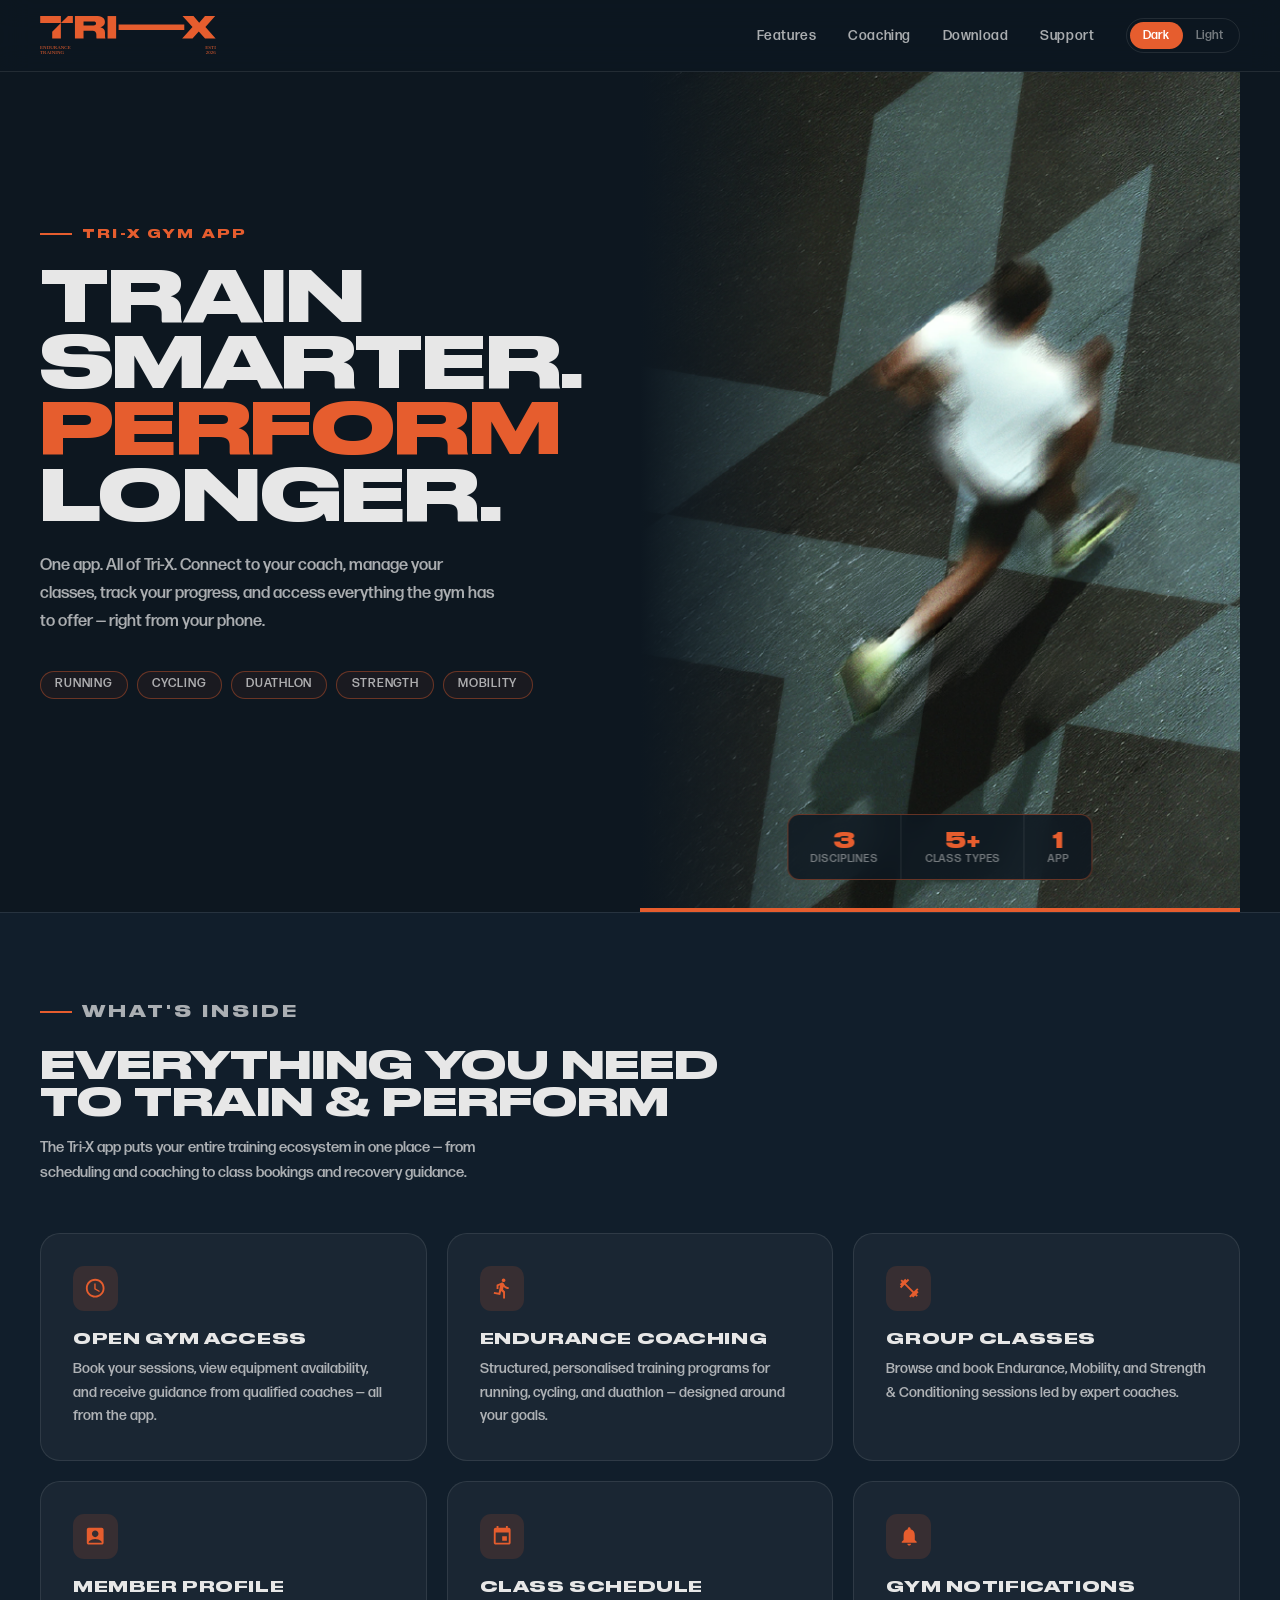
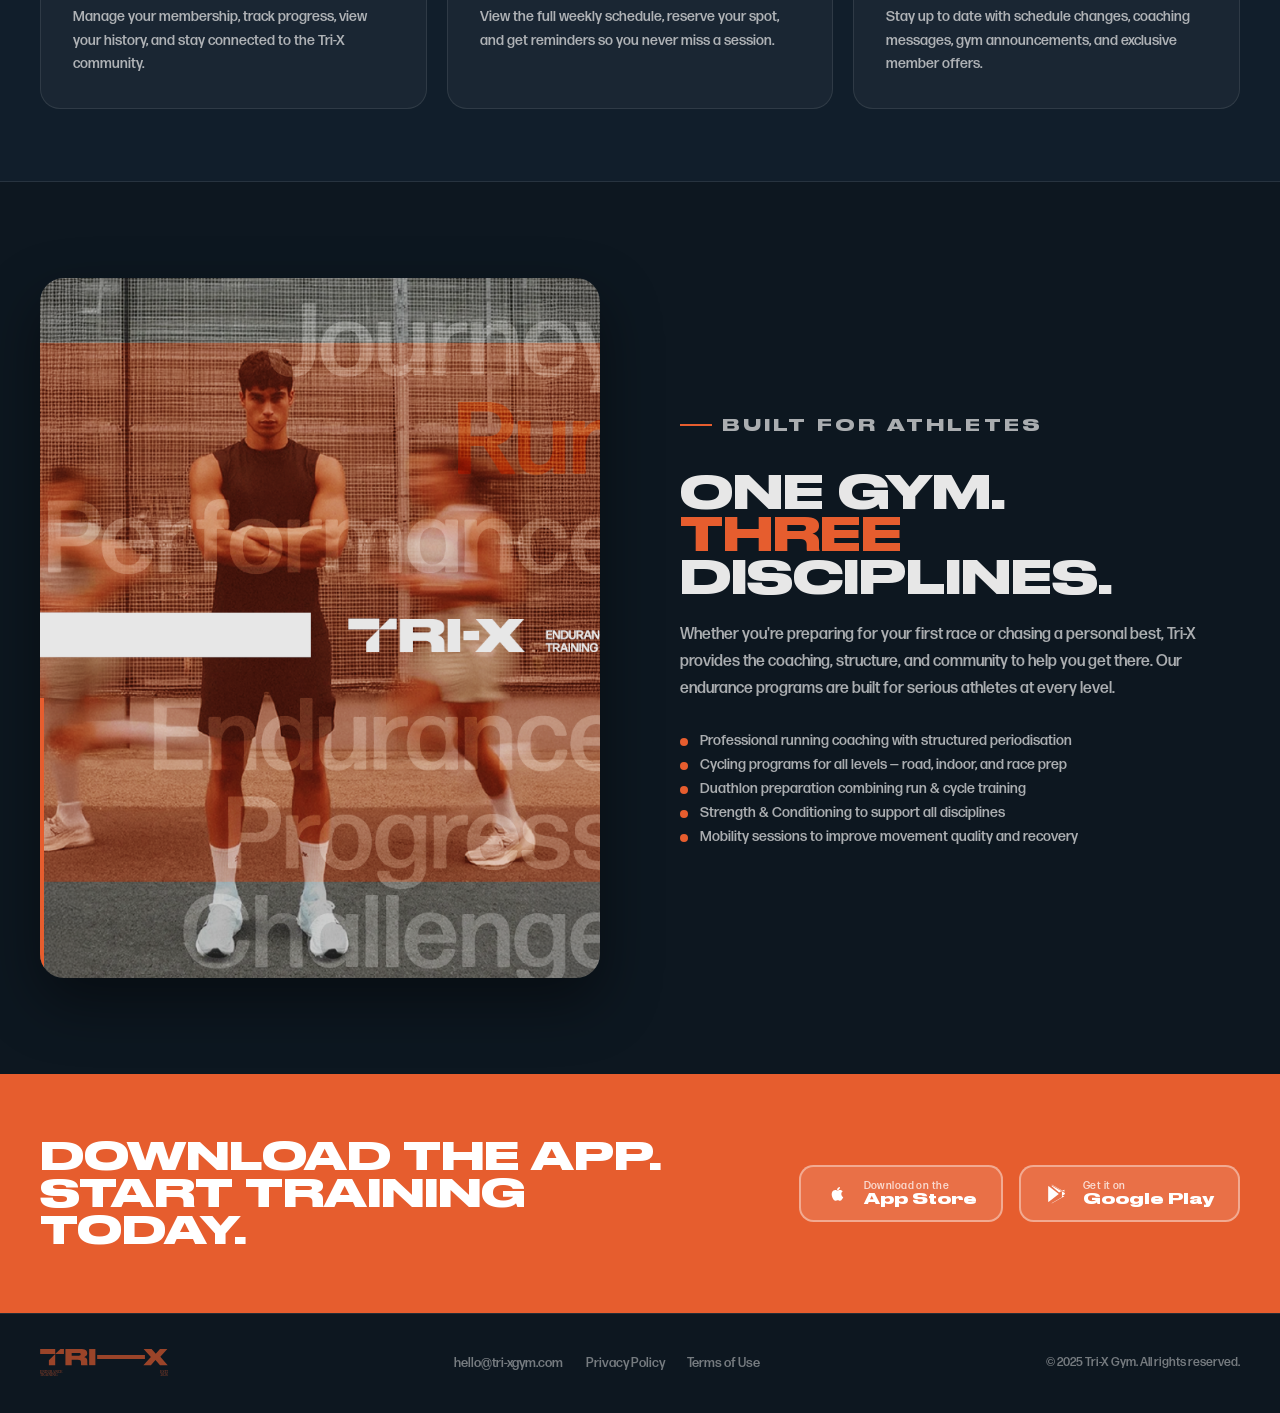
==== index.html @ 56af16cb "Initial commit — Tri-X Gym landing page Bold, premium landing page for the Tri-X Gym app store submi" ====
<!DOCTYPE html>
<html lang="en">
<head>
  <meta charset="UTF-8" />
  <meta name="viewport" content="width=device-width, initial-scale=1.0" />
  <title>Tri-X Gym — Train. Perform. Recover.</title>
  <meta name="description" content="Tri-X Gym is a modern fitness and endurance training facility offering coaching, group classes, and performance programs for all levels." />
  <link rel="preload" href="assets/fonts/DrukWideBold.ttf" as="font" type="font/ttf" crossorigin />
  <link rel="preload" href="assets/fonts/FormaDJRDeck-Medium.otf" as="font" type="font/otf" crossorigin />
  <link rel="stylesheet" href="styles.css" />
</head>
<body>

  <!-- ── HEADER ── -->
  <header class="site-header">
    <div class="wrap header-inner">
      <a href="#top" aria-label="Tri-X Gym home">
        <img class="brand-logo" src="assets/images/tri-x-logo.svg" alt="Tri-X Gym" />
      </a>
      <div class="header-right">
        <nav class="site-nav" aria-label="Primary">
          <a href="#features">Features</a>
          <a href="#performance">Coaching</a>
          <a href="#download">Download</a>
          <a href="#support">Support</a>
        </nav>
        <div class="theme-switch" aria-label="Toggle theme">
          <button class="theme-btn is-active" type="button" data-theme="dark">Dark</button>
          <button class="theme-btn" type="button" data-theme="light">Light</button>
        </div>
      </div>
    </div>
  </header>

  <main id="top">

    <!-- ── HERO ── -->
    <section class="hero wrap">
      <div class="hero-content">
        <p class="eyebrow">Tri-X Gym App</p>
        <h1>Train Smarter.<br /><em>Perform</em><br />Longer.</h1>
        <p class="hero-body">
          One app. All of Tri-X. Connect to your coach, manage your classes,
          track your progress, and access everything the gym has to offer —
          right from your phone.
        </p>

        <div class="tags">
          <span class="tag">Running</span>
          <span class="tag">Cycling</span>
          <span class="tag">Duathlon</span>
          <span class="tag">Strength</span>
          <span class="tag">Mobility</span>
        </div>

        <div class="store-row" id="download">
          <a class="store-badge-link" href="https://apps.apple.com/" target="_blank" rel="noreferrer" aria-label="Download on the App Store">
            <svg class="store-badge-svg" viewBox="0 0 156 52" xmlns="http://www.w3.org/2000/svg" role="img" aria-label="Download on the App Store">
              <rect width="156" height="52" rx="8" fill="#000"/>
              <rect x=".5" y=".5" width="155" height="51" rx="7.5" fill="none" stroke="#A6A6A6" stroke-width="1"/>
              <!-- Apple logo -->
              <path d="M33.6 26.1c0-3.8 3.1-5.6 3.2-5.7-1.7-2.5-4.4-2.9-5.4-2.9-2.3-.2-4.5 1.4-5.6 1.4-1.2 0-3-.1-3-1.4 0 0 0 0 0-.1-1.3.7-2.2 2-2.2 3.4 0 .6.1 1.1.3 1.7.7 2.2 2.8 7.5 5.9 7.4.7 0 1.2-.5 2.3-.5 1.1 0 1.5.5 2.4.5 3.1 0 5-4.9 5.7-7.1-.1 0-3.6-1.4-3.6-5.7zm-2.1-10.5c1.1-1.3 1.8-3.1 1.6-4.9-1.6.1-3.5 1.1-4.6 2.4-.9 1.1-1.8 2.9-1.6 4.6 1.8.1 3.5-.9 4.6-2.1z" fill="#fff"/>
              <!-- "Download on the" -->
              <text x="47" y="21" font-family="-apple-system,'Helvetica Neue',sans-serif" font-size="9" fill="#fff" letter-spacing=".3">Download on the</text>
              <!-- "App Store" -->
              <text x="46" y="37" font-family="-apple-system,'Helvetica Neue',sans-serif" font-size="18" font-weight="600" fill="#fff" letter-spacing="-.3">App Store</text>
            </svg>
          </a>

          <a class="store-badge-link" href="https://play.google.com/store" target="_blank" rel="noreferrer" aria-label="Get it on Google Play">
            <svg class="store-badge-svg" viewBox="0 0 168 52" xmlns="http://www.w3.org/2000/svg" role="img" aria-label="Get it on Google Play">
              <rect width="168" height="52" rx="8" fill="#000"/>
              <rect x=".5" y=".5" width="167" height="51" rx="7.5" fill="none" stroke="#A6A6A6" stroke-width="1"/>
              <!-- Play triangle (official multicolor) -->
              <path d="M20 13.5l17.5 9.5-4.2 2.3L20 13.5z" fill="#EA4335"/>
              <path d="M14 11l6 2.5v25L14 41C12.7 40.3 12 39 12 37.5v-27C12 9 12.7 8 14 11z" fill="#4285F4"/>
              <path d="M37.5 23l4.5 2.4-4.5 2.6L20 38.5l13.3-15.5 4.2 0z" fill="#FBBC04"/>
              <path d="M20 38.5l13.3-8.1 4.2 2.3-17.5 9.5V38.5z" fill="#34A853"/>
              <path d="M20 13.5v25l13.3-8.1L20 13.5z" fill="#fff" opacity=".08"/>
              <!-- "GET IT ON" -->
              <text x="51" y="21" font-family="-apple-system,'Helvetica Neue',sans-serif" font-size="9" fill="#fff" letter-spacing=".5">GET IT ON</text>
              <!-- "Google Play" -->
              <text x="50" y="37" font-family="-apple-system,'Helvetica Neue',sans-serif" font-size="18" font-weight="500" fill="#fff" letter-spacing="-.2">Google Play</text>
            </svg>
          </a>
        </div>
      </div>

      <div class="hero-image">
        <img src="assets/images/hero-runner.png" alt="Athlete training at Tri-X Gym" />
        <div class="hero-stats">
          <div class="stat">
            <span class="stat-num">3</span>
            <span class="stat-label">Disciplines</span>
          </div>
          <div class="stat">
            <span class="stat-num">5+</span>
            <span class="stat-label">Class Types</span>
          </div>
          <div class="stat">
            <span class="stat-num">1</span>
            <span class="stat-label">App</span>
          </div>
        </div>
      </div>
    </section>

    <!-- ── FEATURES ── -->
    <section class="features-band" id="features">
      <div class="wrap">
        <div class="section-header">
          <p class="eyebrow">What's Inside</p>
          <h2>Everything You Need<br />to Train & Perform</h2>
          <p>The Tri-X app puts your entire training ecosystem in one place — from scheduling and coaching to class bookings and recovery guidance.</p>
        </div>

        <div class="features-grid">
          <div class="feature-card">
            <div class="feature-icon">
              <svg viewBox="0 0 24 24" aria-hidden="true"><path d="M12 2C6.48 2 2 6.48 2 12s4.48 10 10 10 10-4.48 10-10S17.52 2 12 2zm0 18c-4.41 0-8-3.59-8-8s3.59-8 8-8 8 3.59 8 8-3.59 8-8 8zm.5-13H11v6l5.25 3.15.75-1.23-4.5-2.67V7z"/></svg>
            </div>
            <h3>Open Gym Access</h3>
            <p>Book your sessions, view equipment availability, and receive guidance from qualified coaches — all from the app.</p>
          </div>

          <div class="feature-card">
            <div class="feature-icon">
              <svg viewBox="0 0 24 24" aria-hidden="true"><path d="M13.49 5.48c1.1 0 2-.9 2-2s-.9-2-2-2-2 .9-2 2 .9 2 2 2zm-3.6 13.9l1-4.4 2.1 2v6h2v-7.5l-2.1-2 .6-3c1.3 1.5 3.3 2.5 5.5 2.5v-2c-1.9 0-3.5-1-4.3-2.4l-1-1.6c-.4-.6-1-1-1.7-1-.3 0-.5.1-.8.1l-5.2 2.2v4.7h2v-3.4l1.8-.7-1.6 8.1-4.9-1-.4 2 7 1.4z"/></svg>
            </div>
            <h3>Endurance Coaching</h3>
            <p>Structured, personalised training programs for running, cycling, and duathlon — designed around your goals.</p>
          </div>

          <div class="feature-card">
            <div class="feature-icon">
              <svg viewBox="0 0 24 24" aria-hidden="true"><path d="M20.57 14.86L22 13.43 20.57 12 17 15.57 8.43 7 12 3.43 10.57 2 9.14 3.43 7.71 2 5.57 4.14 4.14 2.71 2.71 4.14l1.43 1.43L2 7.71l1.43 1.43L2 10.57 3.43 12 7 8.43 15.57 17 12 20.57 13.43 22l1.43-1.43L16.29 22l2.14-2.14 1.43 1.43 1.43-1.43-1.43-1.43L22 16.29z"/></svg>
            </div>
            <h3>Group Classes</h3>
            <p>Browse and book Endurance, Mobility, and Strength & Conditioning sessions led by expert coaches.</p>
          </div>

          <div class="feature-card">
            <div class="feature-icon">
              <svg viewBox="0 0 24 24" aria-hidden="true"><path d="M19 3H5c-1.1 0-2 .9-2 2v14c0 1.1.9 2 2 2h14c1.1 0 2-.9 2-2V5c0-1.1-.9-2-2-2zm-7 3c1.93 0 3.5 1.57 3.5 3.5S13.93 13 12 13s-3.5-1.57-3.5-3.5S10.07 6 12 6zm7 13H5v-.23c0-.62.28-1.2.76-1.58C7.47 15.82 9.64 15 12 15s4.53.82 6.24 2.19c.48.38.76.97.76 1.58V19z"/></svg>
            </div>
            <h3>Member Profile</h3>
            <p>Manage your membership, track progress, view your history, and stay connected to the Tri-X community.</p>
          </div>

          <div class="feature-card">
            <div class="feature-icon">
              <svg viewBox="0 0 24 24" aria-hidden="true"><path d="M17 12h-5v5h5v-5zM16 1v2H8V1H6v2H5c-1.11 0-1.99.9-1.99 2L3 19c0 1.1.89 2 2 2h14c1.1 0 2-.9 2-2V5c0-1.1-.9-2-2-2h-1V1h-2zm3 18H5V8h14v11z"/></svg>
            </div>
            <h3>Class Schedule</h3>
            <p>View the full weekly schedule, reserve your spot, and get reminders so you never miss a session.</p>
          </div>

          <div class="feature-card">
            <div class="feature-icon">
              <svg viewBox="0 0 24 24" aria-hidden="true"><path d="M12 22c1.1 0 2-.9 2-2h-4c0 1.1.9 2 2 2zm6-6v-5c0-3.07-1.64-5.64-4.5-6.32V4c0-.83-.67-1.5-1.5-1.5s-1.5.67-1.5 1.5v.68C7.63 5.36 6 7.92 6 11v5l-2 2v1h16v-1l-2-2z"/></svg>
            </div>
            <h3>Gym Notifications</h3>
            <p>Stay up to date with schedule changes, coaching messages, gym announcements, and exclusive member offers.</p>
          </div>
        </div>
      </div>
    </section>

    <!-- ── PERFORMANCE ── -->
    <section id="performance">
      <div class="wrap performance">
        <div class="perf-image">
          <img src="assets/images/performance-poster.png" alt="Tri-X performance training" />
        </div>
        <div class="perf-content">
          <p class="eyebrow">Built for Athletes</p>
          <h2>One Gym.<br /><em>Three</em><br />Disciplines.</h2>
          <p>
            Whether you're preparing for your first race or chasing a personal
            best, Tri-X provides the coaching, structure, and community to help
            you get there. Our endurance programs are built for serious athletes
            at every level.
          </p>
          <ul class="discipline-list">
            <li>Professional running coaching with structured periodisation</li>
            <li>Cycling programs for all levels — road, indoor, and race prep</li>
            <li>Duathlon preparation combining run & cycle training</li>
            <li>Strength & Conditioning to support all disciplines</li>
            <li>Mobility sessions to improve movement quality and recovery</li>
          </ul>
        </div>
      </div>
    </section>

    <!-- ── CTA ── -->
    <section class="cta-banner">
      <div class="wrap cta-inner">
        <h2>Download the App.<br />Start Training Today.</h2>
        <div class="cta-store-row">
          <a class="cta-btn" href="https://apps.apple.com/" target="_blank" rel="noreferrer" aria-label="Download on the App Store">
            <svg viewBox="0 0 24 24" aria-hidden="true">
              <path d="M16.37 12.22c.02 2.1 1.84 2.8 1.86 2.81-.02.05-.29 1-.96 1.98-.59.84-1.2 1.68-2.17 1.7-.95.02-1.26-.56-2.34-.56-1.08 0-1.43.54-2.33.58-.94.03-1.66-.94-2.25-1.78-1.21-1.76-2.14-4.96-.89-7.14.62-1.08 1.74-1.76 2.95-1.78.92-.02 1.79.62 2.34.62.55 0 1.58-.77 2.66-.66.45.02 1.71.18 2.52 1.37-.07.04-1.5.87-1.49 2.86Zm-2.18-5.02c.49-.6.82-1.43.73-2.26-.71.03-1.57.47-2.08 1.06-.46.53-.86 1.37-.75 2.17.79.06 1.6-.4 2.1-.97Z"/>
            </svg>
            <span>
              <small>Download on the</small>
              <strong>App Store</strong>
            </span>
          </a>
          <a class="cta-btn" href="https://play.google.com/store" target="_blank" rel="noreferrer" aria-label="Get it on Google Play">
            <svg viewBox="0 0 24 24" aria-hidden="true">
              <path d="M3.5 3.9c-.19.2-.3.5-.3.91v14.37c0 .41.11.71.3.91L13.79 12 3.5 3.9Z"/>
              <path d="M16.94 15.15 6.44 21.2c.31.11.68.09 1.08-.13l11.9-6.77-2.48-1.15Z"/>
              <path d="M19.42 9.7 7.52 2.93c-.4-.22-.77-.24-1.08-.13l10.5 6.06 2.48-1.16Z"/>
              <path d="M16.94 8.86 14.1 10.5 6.44 3.9c.31-.11.68-.09 1.08.13L19.42 10.8c.78.45.78 1.18 0 1.63l-2.48 1.41Z"/>
            </svg>
            <span>
              <small>Get it on</small>
              <strong>Google Play</strong>
            </span>
          </a>
        </div>
      </div>
    </section>

  </main>

  <!-- ── FOOTER ── -->
  <footer class="site-footer" id="support">
    <div class="wrap footer-inner">
      <img class="footer-logo" src="assets/images/tri-x-logo.svg" alt="Tri-X Gym" />
      <nav class="footer-links" aria-label="Footer">
        <a href="mailto:hello@tri-xgym.com">hello@tri-xgym.com</a>
        <a href="privacy.html">Privacy Policy</a>
        <a href="terms.html">Terms of Use</a>
      </nav>
      <p class="footer-copy">&copy; 2025 Tri-X Gym. All rights reserved.</p>
    </div>
  </footer>

  <script>
    const root = document.documentElement;
    const btns = document.querySelectorAll("[data-theme]");
    const stored = localStorage.getItem("trix-theme");
    const initial = stored || "dark";

    function setTheme(t) {
      root.setAttribute("data-theme", t);
      btns.forEach(b => b.classList.toggle("is-active", b.dataset.theme === t));
      localStorage.setItem("trix-theme", t);
    }

    setTheme(initial);
    btns.forEach(b => b.addEventListener("click", () => setTheme(b.dataset.theme)));
  </script>

</body>
</html>
---- styles.css ----
/* ── Fonts ─────────────────────────────────────────── */
@font-face {
  font-family: "Druk Wide";
  src: url("assets/fonts/DrukWideBold.ttf") format("truetype");
  font-weight: 700;
  font-style: normal;
}

@font-face {
  font-family: "Forma DJR";
  src: url("assets/fonts/FormaDJRDeck-Medium.otf") format("opentype");
  font-weight: 500;
  font-style: normal;
}

/* ── Tokens ────────────────────────────────────────── */
:root {
  --charcoal:     #1d1d1d;
  --off-white:    #e7e7e7;
  --orange:       #e65d2e;
  --navy:         #1c324b;
  --gray:         #808080;
  --container:    1200px;

  /* dark theme (default) */
  --bg:           #0d1720;
  --bg-alt:       #111e2b;
  --text:         #e7e7e7;
  --text-soft:    rgba(231,231,231,.72);
  --text-muted:   rgba(231,231,231,.48);
  --border:       rgba(231,231,231,.10);
  --border-strong:rgba(230,93,46,.40);
  --card-bg:      rgba(255,255,255,.04);
  --card-hover:   rgba(230,93,46,.08);
  --overlay:      rgba(13,23,32,.85);
  --shadow-lg:    0 24px 60px rgba(0,0,0,.45);
  --shadow-sm:    0 6px 20px rgba(0,0,0,.30);
}

:root[data-theme="light"] {
  --bg:           #f4f1eb;
  --bg-alt:       #eae6dd;
  --text:         #1c324b;
  --text-soft:    rgba(28,50,75,.76);
  --text-muted:   rgba(28,50,75,.52);
  --border:       rgba(28,50,75,.12);
  --border-strong:rgba(230,93,46,.40);
  --card-bg:      rgba(255,255,255,.70);
  --card-hover:   rgba(230,93,46,.06);
  --overlay:      rgba(244,241,235,.88);
  --shadow-lg:    0 24px 60px rgba(28,50,75,.14);
  --shadow-sm:    0 6px 20px rgba(28,50,75,.10);
}

/* ── Reset ─────────────────────────────────────────── */
*, *::before, *::after { box-sizing: border-box; margin: 0; padding: 0; }
html { scroll-behavior: smooth; -webkit-font-smoothing: antialiased; }

body {
  font-family: "Forma DJR", "Segoe UI", sans-serif;
  background-color: var(--bg);
  color: var(--text);
  line-height: 1;
  overflow-x: hidden;
}

img { display: block; max-width: 100%; }
a   { color: inherit; text-decoration: none; }

/* ── Layout helpers ────────────────────────────────── */
.wrap {
  width: min(calc(100% - 2.5rem), var(--container));
  margin-inline: auto;
}

/* ── HEADER ────────────────────────────────────────── */
.site-header {
  position: sticky;
  top: 0;
  z-index: 100;
  background: rgba(13,23,32,.88);
  backdrop-filter: blur(14px);
  -webkit-backdrop-filter: blur(14px);
  border-bottom: 1px solid var(--border);
}

:root[data-theme="light"] .site-header {
  background: rgba(244,241,235,.88);
}

.header-inner {
  display: flex;
  align-items: center;
  justify-content: space-between;
  padding-block: 1rem;
}

.brand-logo {
  display: block;
  width: min(11rem, 38vw);
  height: auto;
}

.header-right {
  display: flex;
  align-items: center;
  gap: 2rem;
}

.site-nav {
  display: flex;
  gap: 2rem;
}

.site-nav a {
  font-size: .875rem;
  letter-spacing: .04em;
  color: var(--text-soft);
  transition: color 150ms;
}

.site-nav a:hover { color: var(--orange); }

.theme-switch {
  display: inline-flex;
  padding: .2rem;
  border: 1px solid var(--border);
  border-radius: 999px;
}

.theme-btn {
  border: 0;
  background: transparent;
  color: var(--text-muted);
  font-family: inherit;
  font-size: .78rem;
  padding: .38rem .82rem;
  border-radius: 999px;
  cursor: pointer;
  transition: background 150ms, color 150ms;
}

.theme-btn.is-active {
  background: var(--orange);
  color: #fff;
}

/* ── HERO ──────────────────────────────────────────── */
.hero {
  position: relative;
  min-height: calc(100svh - 60px);
  display: grid;
  grid-template-columns: 1fr 1fr;
  align-items: stretch;
  overflow: hidden;
}

/* left content column */
.hero-content {
  display: flex;
  flex-direction: column;
  justify-content: center;
  padding: 5rem 3rem 5rem 0;
  position: relative;
  z-index: 2;
}

.eyebrow {
  display: inline-flex;
  align-items: center;
  gap: .6rem;
  font-size: .72rem;
  font-family: "Druk Wide", Impact, sans-serif;
  letter-spacing: .2em;
  text-transform: uppercase;
  color: var(--orange);
  margin-bottom: 1.4rem;
}

.eyebrow::before {
  content: "";
  display: block;
  width: 2rem;
  height: 2px;
  background: var(--orange);
  flex-shrink: 0;
}

h1 {
  font-family: "Druk Wide", Impact, sans-serif;
  font-size: clamp(2.8rem, 5.5vw, 5.2rem);
  line-height: .94;
  text-transform: uppercase;
  letter-spacing: -.01em;
  color: var(--text);
  margin-bottom: 1.6rem;
}

h1 em {
  font-style: normal;
  color: var(--orange);
}

.hero-body {
  font-size: 1.05rem;
  line-height: 1.65;
  color: var(--text-soft);
  max-width: 46ch;
  margin-bottom: 2.2rem;
}

/* discipline tags */
.tags {
  display: flex;
  flex-wrap: wrap;
  gap: .55rem;
  margin-bottom: 2.6rem;
}

.tag {
  padding: .42rem .9rem;
  border: 1px solid var(--border-strong);
  border-radius: 999px;
  font-size: .78rem;
  letter-spacing: .06em;
  text-transform: uppercase;
  color: var(--text-soft);
  background: rgba(230,93,46,.06);
}

/* store buttons */
.store-row {
  display: flex;
  gap: 1rem;
  flex-wrap: wrap;
}

.store-btn {
  display: inline-flex;
  align-items: center;
  gap: .9rem;
  padding: .9rem 1.4rem;
  border-radius: .9rem;
  border: 1px solid var(--border-strong);
  background: var(--card-bg);
  transition: background 200ms, border-color 200ms, transform 200ms;
  min-width: 11rem;
}

.store-btn:hover {
  background: rgba(230,93,46,.14);
  border-color: var(--orange);
  transform: translateY(-2px);
}

.store-btn svg {
  width: 1.5rem;
  height: 1.5rem;
  fill: var(--text);
  flex-shrink: 0;
}

.store-btn-text small {
  display: block;
  font-size: .67rem;
  color: var(--text-muted);
  letter-spacing: .04em;
  margin-bottom: .1rem;
}

.store-btn-text strong {
  display: block;
  font-family: "Druk Wide", Impact, sans-serif;
  font-size: .92rem;
  letter-spacing: .02em;
}

/* right image column */
.hero-image {
  position: relative;
  overflow: hidden;
}

.hero-image img {
  position: absolute;
  inset: 0;
  width: 100%;
  height: 100%;
  object-fit: cover;
  object-position: center top;
}

/* overlay gradient fading left edge of image into bg */
.hero-image::before {
  content: "";
  position: absolute;
  inset: 0;
  z-index: 1;
  background: linear-gradient(90deg, var(--bg) 0%, transparent 30%);
}

/* orange accent stripe */
.hero-image::after {
  content: "";
  position: absolute;
  bottom: 0;
  left: 0;
  right: 0;
  height: 4px;
  background: var(--orange);
  z-index: 2;
}

/* stat strip overlaid on image */
.hero-stats {
  position: absolute;
  bottom: 2rem;
  left: 50%;
  transform: translateX(-50%);
  z-index: 3;
  display: flex;
  gap: 1px;
  border-radius: .75rem;
  overflow: hidden;
  border: 1px solid var(--border-strong);
  backdrop-filter: blur(14px);
  -webkit-backdrop-filter: blur(14px);
  background: var(--overlay);
  white-space: nowrap;
}

.stat {
  padding: .9rem 1.4rem;
  text-align: center;
  border-right: 1px solid var(--border);
}

.stat:last-child { border-right: 0; }

.stat-num {
  font-family: "Druk Wide", Impact, sans-serif;
  font-size: 1.3rem;
  color: var(--orange);
  display: block;
}

.stat-label {
  font-size: .68rem;
  letter-spacing: .08em;
  text-transform: uppercase;
  color: var(--text-muted);
  display: block;
  margin-top: .2rem;
}

/* ── FEATURES BAND ─────────────────────────────────── */
.features-band {
  background: var(--bg-alt);
  border-top: 1px solid var(--border);
  border-bottom: 1px solid var(--border);
  padding-block: 4.5rem;
}

.section-header {
  margin-bottom: 3rem;
}

.section-header h2 {
  font-family: "Druk Wide", Impact, sans-serif;
  font-size: clamp(1.8rem, 3vw, 3rem);
  line-height: .96;
  text-transform: uppercase;
  color: var(--text);
}

.section-header p {
  margin-top: .9rem;
  font-size: .95rem;
  line-height: 1.65;
  color: var(--text-soft);
  max-width: 52ch;
}

.features-grid {
  display: grid;
  grid-template-columns: repeat(3, 1fr);
  gap: 1.25rem;
}

.feature-card {
  padding: 2rem;
  border: 1px solid var(--border);
  border-radius: 1.25rem;
  background: var(--card-bg);
  transition: border-color 200ms, background 200ms;
}

.feature-card:hover {
  border-color: var(--border-strong);
  background: var(--card-hover);
}

.feature-icon {
  width: 2.8rem;
  height: 2.8rem;
  border-radius: .7rem;
  background: rgba(230,93,46,.14);
  display: flex;
  align-items: center;
  justify-content: center;
  margin-bottom: 1.3rem;
}

.feature-icon svg {
  width: 1.4rem;
  height: 1.4rem;
  fill: var(--orange);
}

.feature-card h3 {
  font-family: "Druk Wide", Impact, sans-serif;
  font-size: .92rem;
  text-transform: uppercase;
  letter-spacing: .04em;
  color: var(--text);
  margin-bottom: .65rem;
}

.feature-card p {
  font-size: .9rem;
  line-height: 1.65;
  color: var(--text-soft);
}

/* ── PERFORMANCE SECTION ───────────────────────────── */
.performance {
  padding-block: 6rem;
  display: grid;
  grid-template-columns: 1fr 1fr;
  gap: 5rem;
  align-items: center;
}

.perf-image {
  border-radius: 1.5rem;
  overflow: hidden;
  aspect-ratio: 4/5;
  position: relative;
  box-shadow: var(--shadow-lg);
}

.perf-image img {
  width: 100%;
  height: 100%;
  object-fit: cover;
}

/* orange corner accent */
.perf-image::after {
  content: "";
  position: absolute;
  bottom: 0;
  left: 0;
  width: 4px;
  height: 40%;
  background: var(--orange);
  border-radius: 0 0 0 1.5rem;
}

.perf-content h2 {
  font-family: "Druk Wide", Impact, sans-serif;
  font-size: clamp(2rem, 3.5vw, 3.4rem);
  line-height: .95;
  text-transform: uppercase;
  margin-bottom: 1.4rem;
}

.perf-content h2 em {
  font-style: normal;
  color: var(--orange);
}

.perf-content p {
  font-size: 1rem;
  line-height: 1.7;
  color: var(--text-soft);
  margin-bottom: 2rem;
}

.discipline-list {
  list-style: none;
  display: flex;
  flex-direction: column;
  gap: .6rem;
}

.discipline-list li {
  display: flex;
  align-items: center;
  gap: .75rem;
  font-size: .9rem;
  color: var(--text-soft);
}

.discipline-list li::before {
  content: "";
  display: block;
  width: .5rem;
  height: .5rem;
  border-radius: 50%;
  background: var(--orange);
  flex-shrink: 0;
}

/* ── CTA BANNER ────────────────────────────────────── */
.cta-banner {
  background: var(--orange);
  padding-block: 4rem;
}

.cta-inner {
  display: flex;
  align-items: center;
  justify-content: space-between;
  gap: 2rem;
  flex-wrap: wrap;
}

.cta-banner h2 {
  font-family: "Druk Wide", Impact, sans-serif;
  font-size: clamp(1.8rem, 3vw, 3rem);
  line-height: .96;
  text-transform: uppercase;
  color: #fff;
  max-width: 16ch;
}

.cta-store-row {
  display: flex;
  gap: 1rem;
  flex-wrap: wrap;
}

.cta-btn {
  display: inline-flex;
  align-items: center;
  gap: .9rem;
  padding: .9rem 1.5rem;
  border-radius: .9rem;
  border: 2px solid rgba(255,255,255,.40);
  background: rgba(255,255,255,.12);
  transition: background 200ms, border-color 200ms;
  color: #fff;
  min-width: 11rem;
}

.cta-btn:hover {
  background: rgba(255,255,255,.22);
  border-color: #fff;
}

.cta-btn svg { width: 1.5rem; height: 1.5rem; fill: #fff; }
.cta-btn small { display: block; font-size: .66rem; color: rgba(255,255,255,.75); letter-spacing: .04em; }
.cta-btn strong {
  display: block;
  font-family: "Druk Wide", Impact, sans-serif;
  font-size: .9rem;
}

/* ── FOOTER ────────────────────────────────────────── */
.site-footer {
  border-top: 1px solid var(--border);
  padding-block: 2.2rem;
}

.footer-inner {
  display: flex;
  align-items: center;
  justify-content: space-between;
  gap: 1.5rem;
  flex-wrap: wrap;
}

.footer-logo {
  display: block;
  width: 8rem;
  height: auto;
  opacity: .65;
}

.footer-links {
  display: flex;
  flex-wrap: wrap;
  gap: 1.4rem;
}

.footer-links a {
  font-size: .83rem;
  color: var(--text-muted);
  transition: color 150ms;
}

.footer-links a:hover { color: var(--orange); }

.footer-copy {
  font-size: .78rem;
  color: var(--text-muted);
  text-align: right;
}

/* ── Policy pages ──────────────────────────────────── */
.policy-page { background-color: var(--bg); }

.policy-wrap {
  width: min(calc(100% - 2.5rem), 900px);
  margin-inline: auto;
  padding: 4rem 0 5rem;
}

.policy-wrap h1 { font-family: "Druk Wide", Impact, sans-serif; font-size: clamp(1.8rem, 3vw, 3rem); text-transform: uppercase; margin-bottom: 2rem; }
.policy-wrap section { margin-top: 1.3rem; padding: 1.3rem; border-radius: 1.25rem; border: 1px solid var(--border); background: var(--card-bg); }
.policy-wrap h2 { font-family: "Druk Wide", Impact, sans-serif; font-size: 1rem; text-transform: uppercase; margin-bottom: .5rem; }
.policy-wrap p { color: var(--text-soft); line-height: 1.65; font-size: .92rem; }
.back-link { display: inline-flex; align-items: center; gap: .4rem; margin-bottom: 1.4rem; color: var(--orange); font-size: .88rem; }

/* ── Responsive ────────────────────────────────────── */
@media (max-width: 1024px) {
  .hero { grid-template-columns: 1fr; min-height: auto; }
  .hero-content { padding: 4rem 0 2rem; }
  .hero-image { min-height: 55vw; }
  .hero-image::before { background: linear-gradient(180deg, var(--bg) 0%, transparent 20%); }
  .hero-stats { position: relative; bottom: auto; left: auto; transform: none; margin: 1.5rem 0; border-radius: .75rem; }

  .performance { grid-template-columns: 1fr; gap: 2.5rem; }
  .perf-image { aspect-ratio: 16/9; }
}

@media (max-width: 768px) {
  .features-grid { grid-template-columns: 1fr; }
  .site-nav { display: none; }
  .cta-inner { flex-direction: column; align-items: flex-start; }
  .footer-inner { flex-direction: column; align-items: flex-start; }
  .footer-copy { text-align: left; }
}

@media (max-width: 560px) {
  h1 { font-size: clamp(2.4rem, 10vw, 3.4rem); }
  .hero-stats { flex-wrap: wrap; }
  .store-row, .cta-store-row { flex-direction: column; }
  .store-btn, .cta-btn { width: 100%; }
}
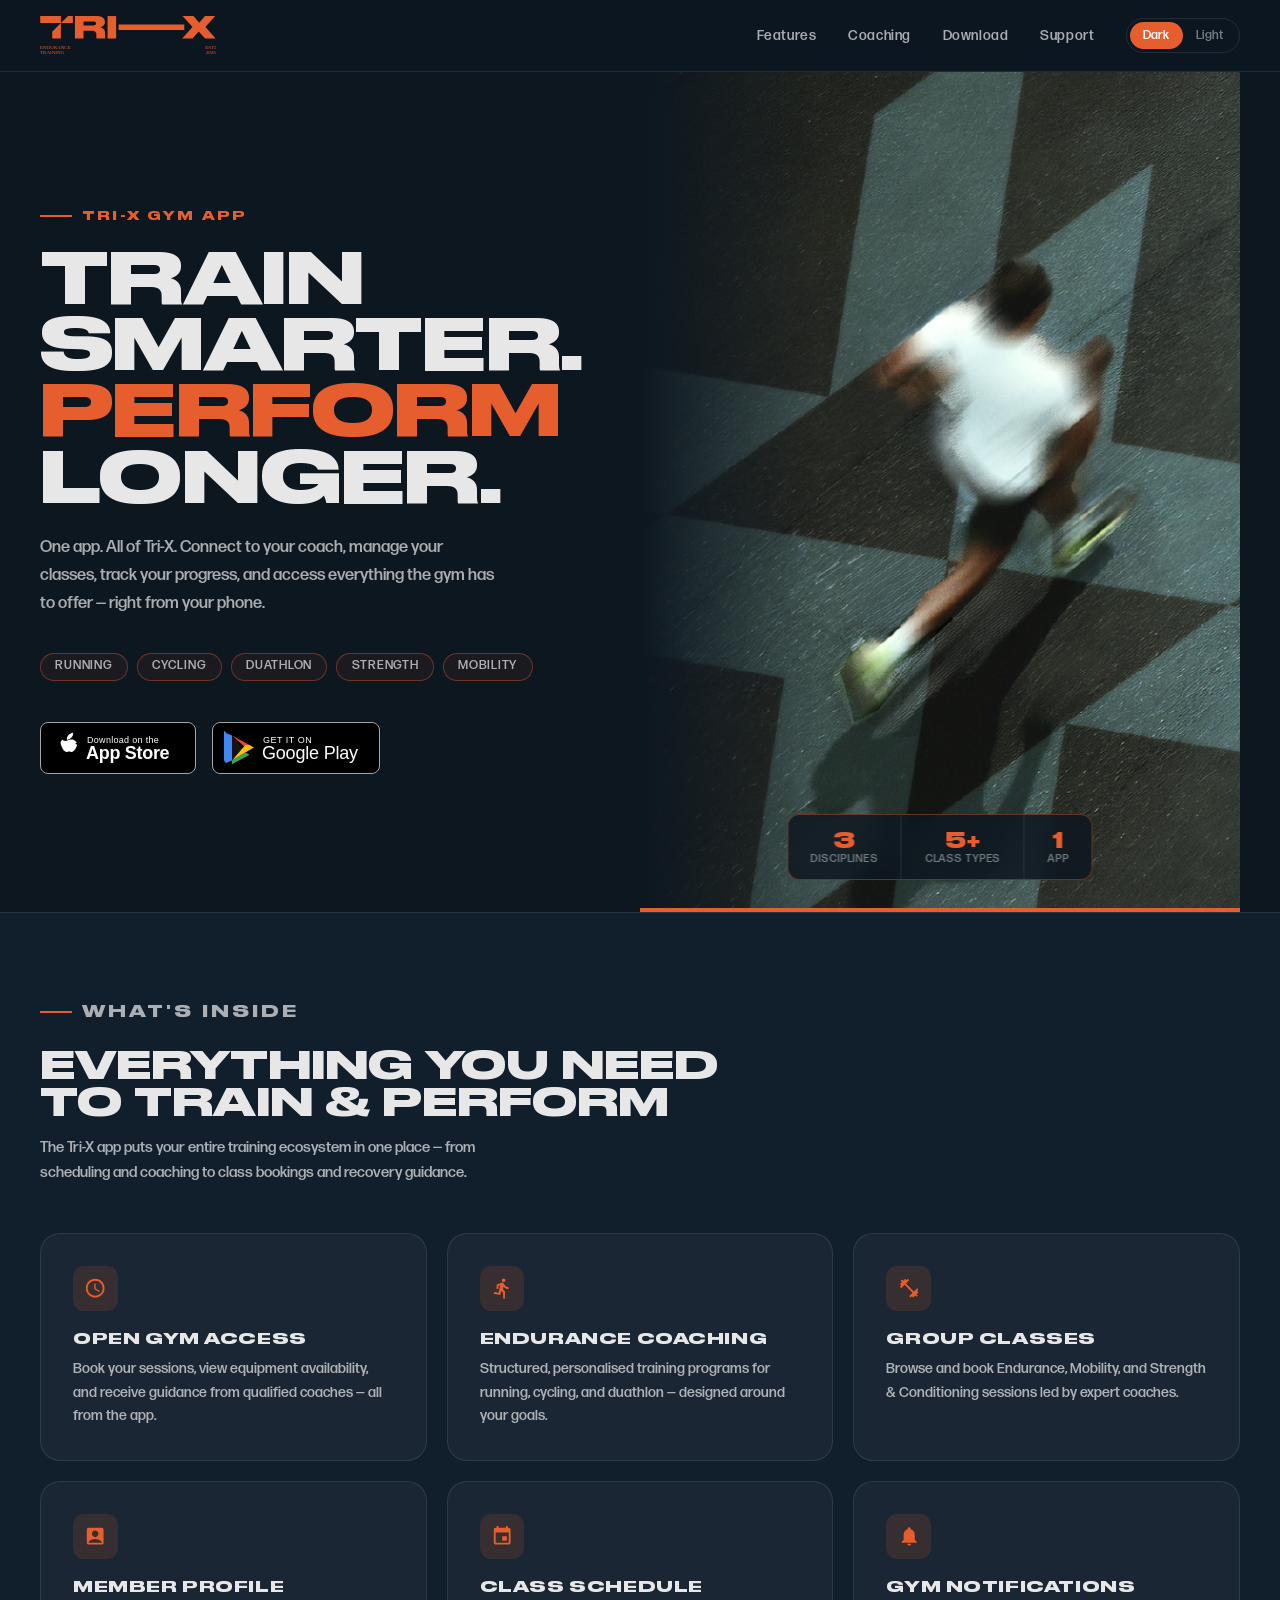
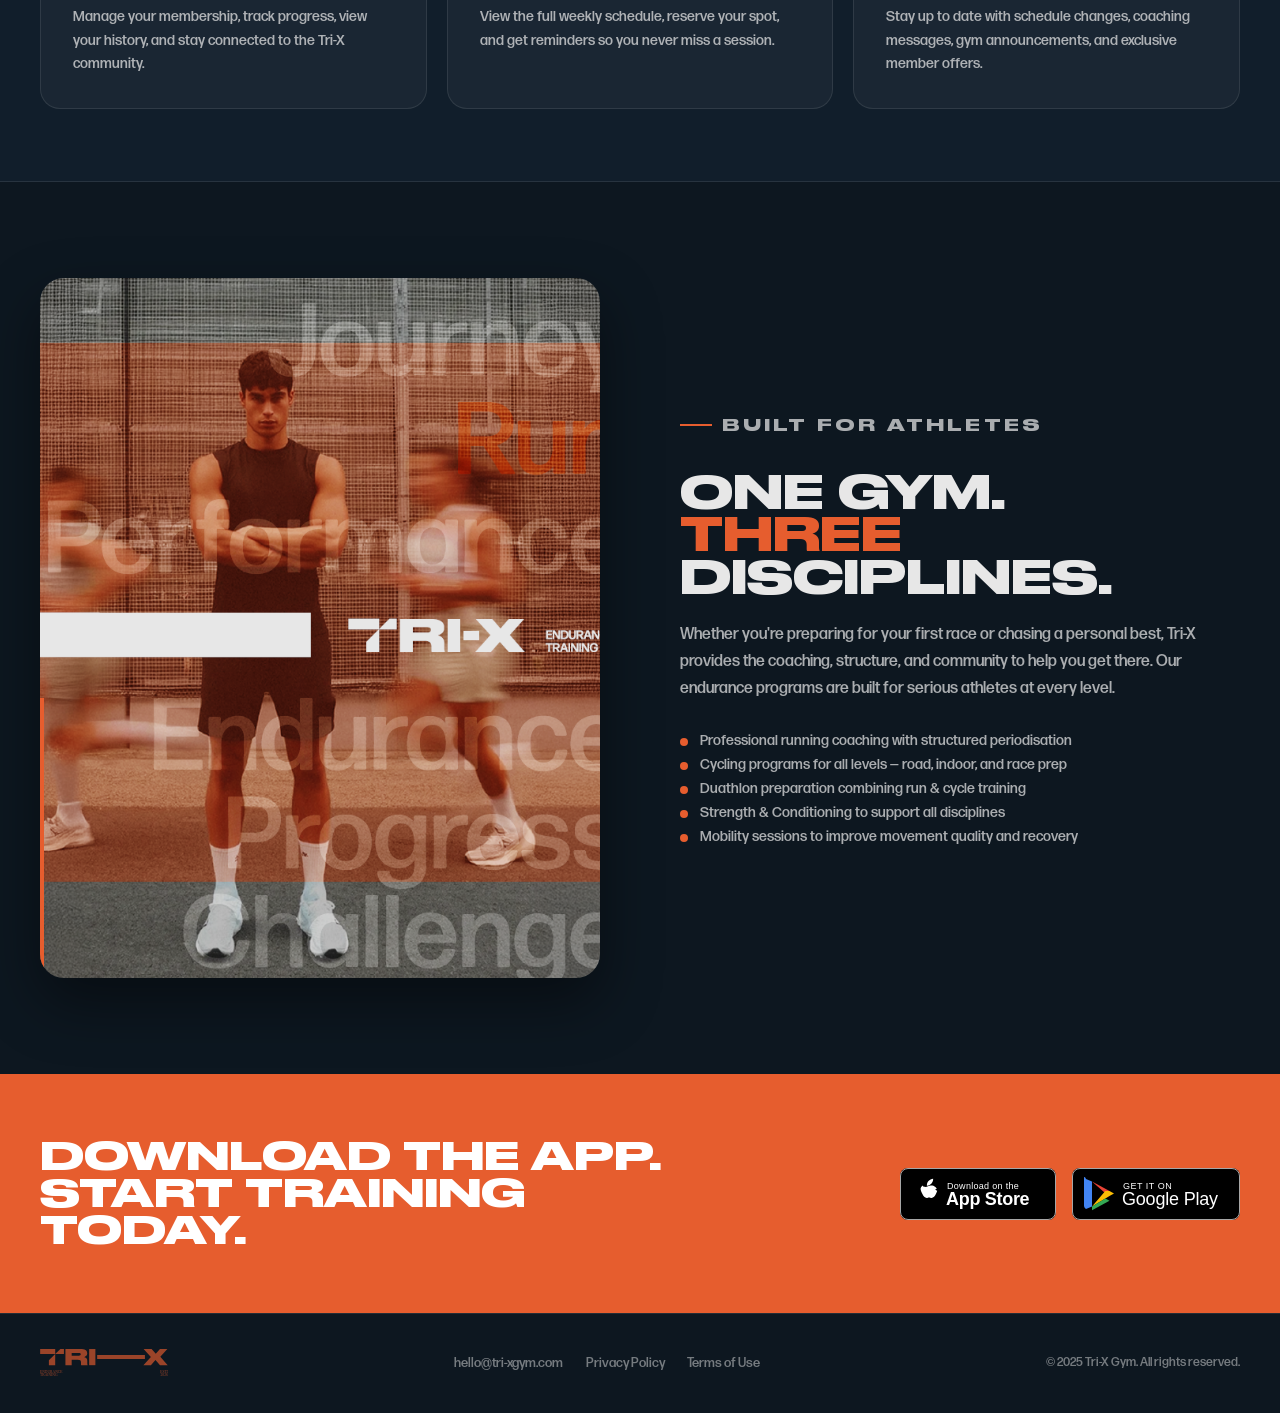
==== commit 93186eb5: "Replace custom store buttons with official App Store and Google Play SVG badges" ====
--- a/index.html
+++ b/index.html
@@ -197,26 +197,26 @@
       <div class="wrap cta-inner">
         <h2>Download the App.<br />Start Training Today.</h2>
         <div class="cta-store-row">
-          <a class="cta-btn" href="https://apps.apple.com/" target="_blank" rel="noreferrer" aria-label="Download on the App Store">
-            <svg viewBox="0 0 24 24" aria-hidden="true">
-              <path d="M16.37 12.22c.02 2.1 1.84 2.8 1.86 2.81-.02.05-.29 1-.96 1.98-.59.84-1.2 1.68-2.17 1.7-.95.02-1.26-.56-2.34-.56-1.08 0-1.43.54-2.33.58-.94.03-1.66-.94-2.25-1.78-1.21-1.76-2.14-4.96-.89-7.14.62-1.08 1.74-1.76 2.95-1.78.92-.02 1.79.62 2.34.62.55 0 1.58-.77 2.66-.66.45.02 1.71.18 2.52 1.37-.07.04-1.5.87-1.49 2.86Zm-2.18-5.02c.49-.6.82-1.43.73-2.26-.71.03-1.57.47-2.08 1.06-.46.53-.86 1.37-.75 2.17.79.06 1.6-.4 2.1-.97Z"/>
-            </svg>
-            <span>
-              <small>Download on the</small>
-              <strong>App Store</strong>
-            </span>
-          </a>
-          <a class="cta-btn" href="https://play.google.com/store" target="_blank" rel="noreferrer" aria-label="Get it on Google Play">
-            <svg viewBox="0 0 24 24" aria-hidden="true">
-              <path d="M3.5 3.9c-.19.2-.3.5-.3.91v14.37c0 .41.11.71.3.91L13.79 12 3.5 3.9Z"/>
-              <path d="M16.94 15.15 6.44 21.2c.31.11.68.09 1.08-.13l11.9-6.77-2.48-1.15Z"/>
-              <path d="M19.42 9.7 7.52 2.93c-.4-.22-.77-.24-1.08-.13l10.5 6.06 2.48-1.16Z"/>
-              <path d="M16.94 8.86 14.1 10.5 6.44 3.9c.31-.11.68-.09 1.08.13L19.42 10.8c.78.45.78 1.18 0 1.63l-2.48 1.41Z"/>
-            </svg>
-            <span>
-              <small>Get it on</small>
-              <strong>Google Play</strong>
-            </span>
+          <a class="store-badge-link" href="https://apps.apple.com/" target="_blank" rel="noreferrer" aria-label="Download on the App Store">
+            <svg class="store-badge-svg" viewBox="0 0 156 52" xmlns="http://www.w3.org/2000/svg">
+              <rect width="156" height="52" rx="8" fill="#000"/>
+              <rect x=".5" y=".5" width="155" height="51" rx="7.5" fill="none" stroke="#A6A6A6" stroke-width="1"/>
+              <path d="M33.6 26.1c0-3.8 3.1-5.6 3.2-5.7-1.7-2.5-4.4-2.9-5.4-2.9-2.3-.2-4.5 1.4-5.6 1.4-1.2 0-3-.1-3-1.4 0 0 0 0 0-.1-1.3.7-2.2 2-2.2 3.4 0 .6.1 1.1.3 1.7.7 2.2 2.8 7.5 5.9 7.4.7 0 1.2-.5 2.3-.5 1.1 0 1.5.5 2.4.5 3.1 0 5-4.9 5.7-7.1-.1 0-3.6-1.4-3.6-5.7zm-2.1-10.5c1.1-1.3 1.8-3.1 1.6-4.9-1.6.1-3.5 1.1-4.6 2.4-.9 1.1-1.8 2.9-1.6 4.6 1.8.1 3.5-.9 4.6-2.1z" fill="#fff"/>
+              <text x="47" y="21" font-family="-apple-system,'Helvetica Neue',sans-serif" font-size="9" fill="#fff" letter-spacing=".3">Download on the</text>
+              <text x="46" y="37" font-family="-apple-system,'Helvetica Neue',sans-serif" font-size="18" font-weight="600" fill="#fff" letter-spacing="-.3">App Store</text>
+            </svg>
+          </a>
+          <a class="store-badge-link" href="https://play.google.com/store" target="_blank" rel="noreferrer" aria-label="Get it on Google Play">
+            <svg class="store-badge-svg" viewBox="0 0 168 52" xmlns="http://www.w3.org/2000/svg">
+              <rect width="168" height="52" rx="8" fill="#000"/>
+              <rect x=".5" y=".5" width="167" height="51" rx="7.5" fill="none" stroke="#A6A6A6" stroke-width="1"/>
+              <path d="M20 13.5l17.5 9.5-4.2 2.3L20 13.5z" fill="#EA4335"/>
+              <path d="M14 11l6 2.5v25L14 41C12.7 40.3 12 39 12 37.5v-27C12 9 12.7 8 14 11z" fill="#4285F4"/>
+              <path d="M37.5 23l4.5 2.4-4.5 2.6L20 38.5l13.3-15.5 4.2 0z" fill="#FBBC04"/>
+              <path d="M20 38.5l13.3-8.1 4.2 2.3-17.5 9.5V38.5z" fill="#34A853"/>
+              <text x="51" y="21" font-family="-apple-system,'Helvetica Neue',sans-serif" font-size="9" fill="#fff" letter-spacing=".5">GET IT ON</text>
+              <text x="50" y="37" font-family="-apple-system,'Helvetica Neue',sans-serif" font-size="18" font-weight="500" fill="#fff" letter-spacing="-.2">Google Play</text>
+            </svg>
           </a>
         </div>
       </div>
--- a/styles.css
+++ b/styles.css
@@ -235,6 +235,23 @@
   flex-wrap: wrap;
 }
 
+/* Official store badges */
+.store-badge-link {
+  display: inline-block;
+  transition: transform 200ms, opacity 200ms;
+}
+
+.store-badge-link:hover {
+  transform: translateY(-2px);
+  opacity: .88;
+}
+
+.store-badge-svg {
+  display: block;
+  height: 52px;
+  width: auto;
+}
+
 .store-btn {
   display: inline-flex;
   align-items: center;
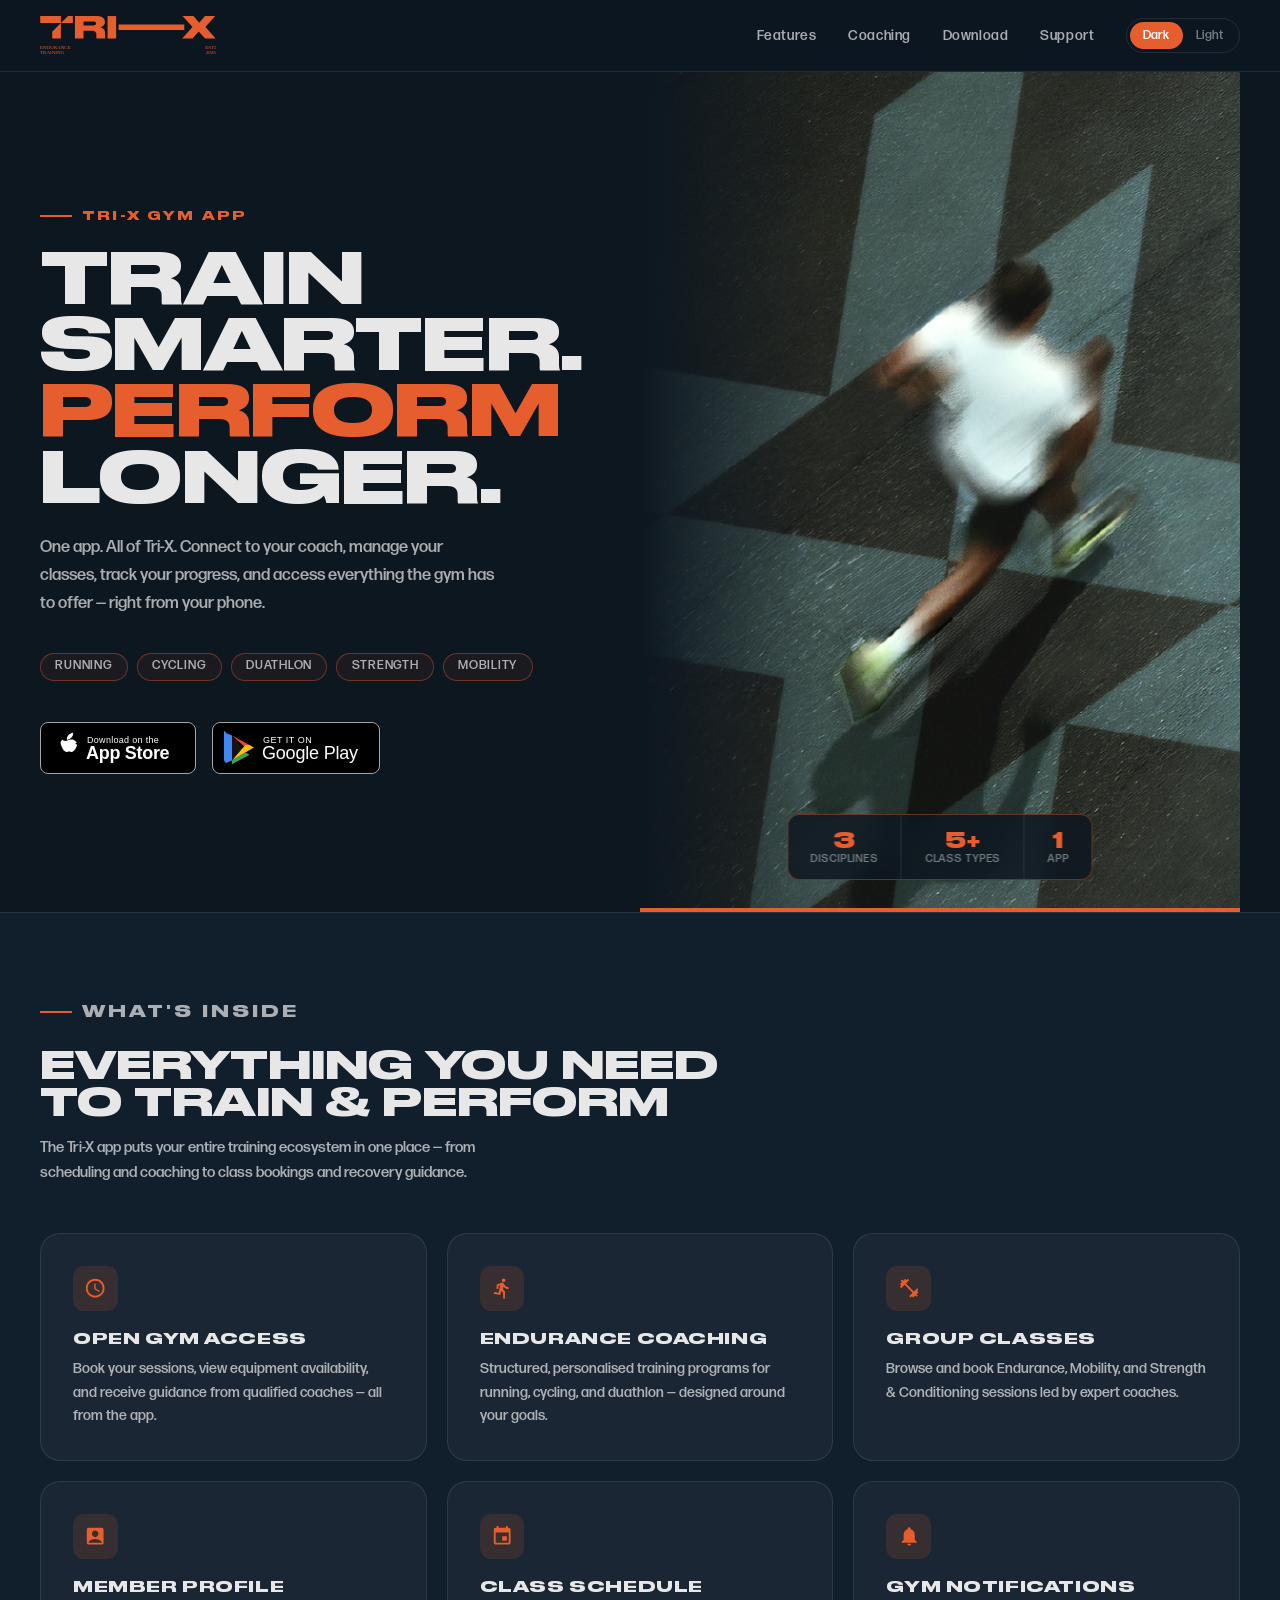
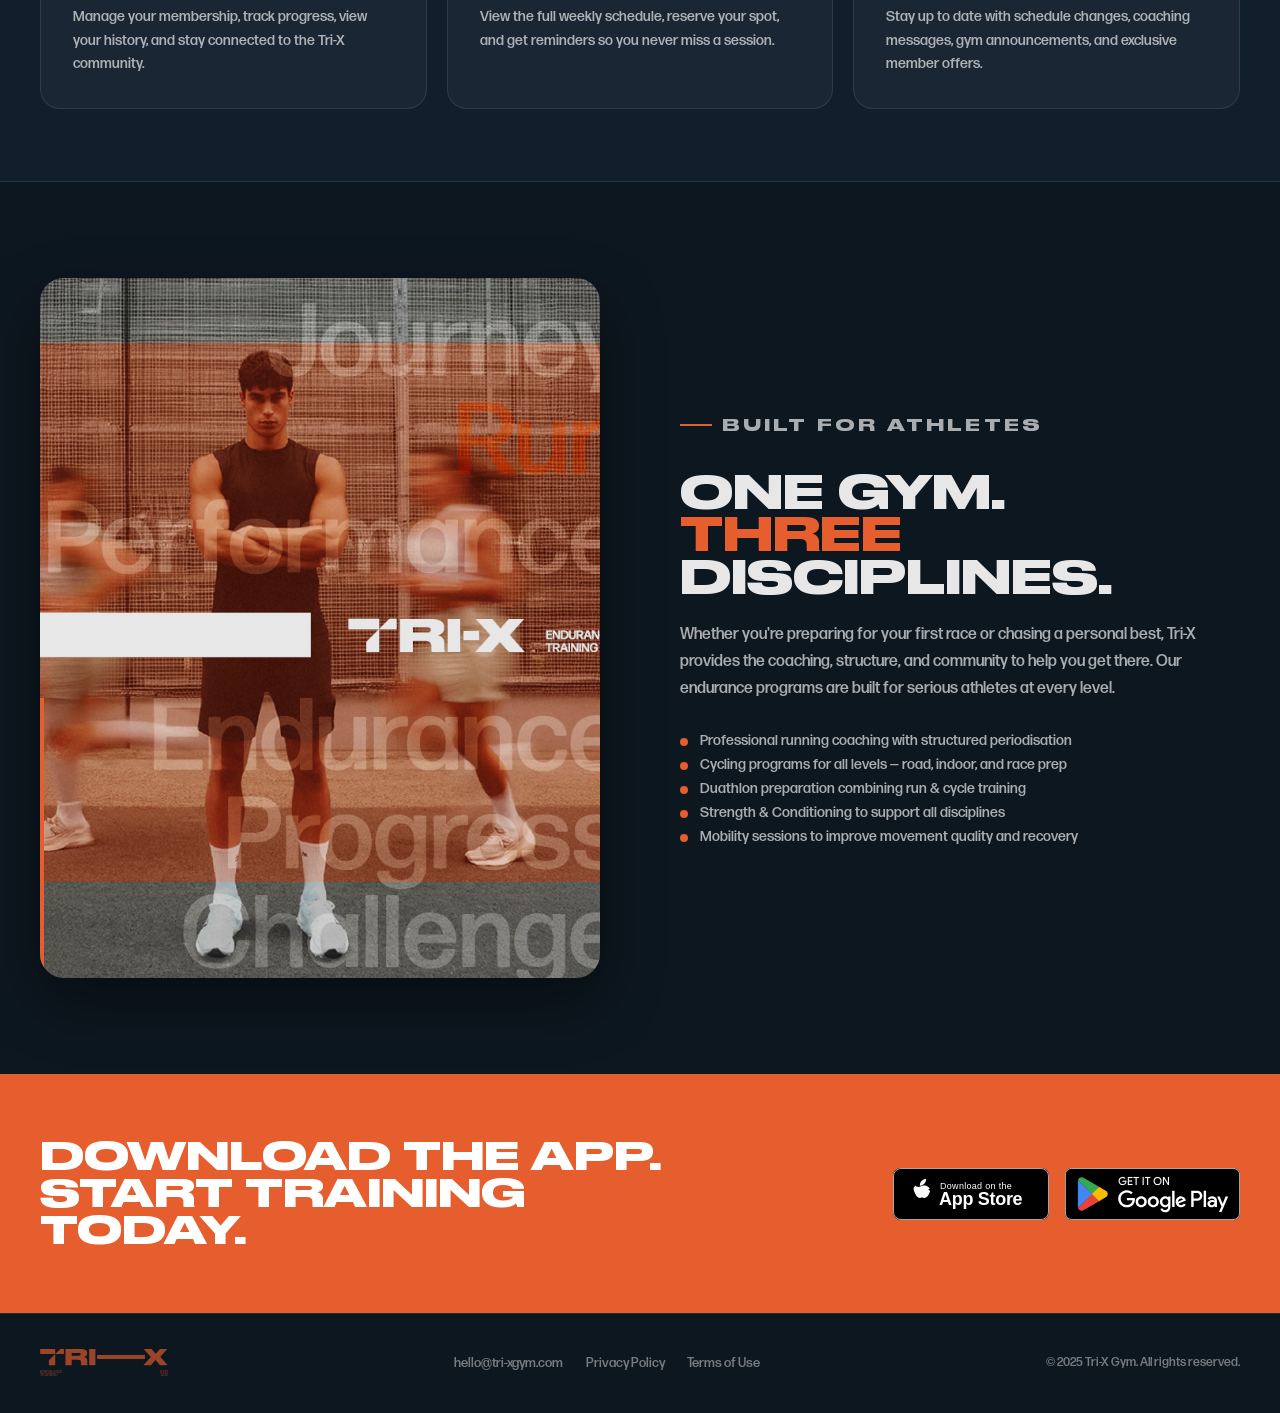
==== commit 688a7486: "Replace Google Play inline SVG with official badge" ====
--- a/index.html
+++ b/index.html
@@ -207,16 +207,7 @@
             </svg>
           </a>
           <a class="store-badge-link" href="https://play.google.com/store" target="_blank" rel="noreferrer" aria-label="Get it on Google Play">
-            <svg class="store-badge-svg" viewBox="0 0 168 52" xmlns="http://www.w3.org/2000/svg">
-              <rect width="168" height="52" rx="8" fill="#000"/>
-              <rect x=".5" y=".5" width="167" height="51" rx="7.5" fill="none" stroke="#A6A6A6" stroke-width="1"/>
-              <path d="M20 13.5l17.5 9.5-4.2 2.3L20 13.5z" fill="#EA4335"/>
-              <path d="M14 11l6 2.5v25L14 41C12.7 40.3 12 39 12 37.5v-27C12 9 12.7 8 14 11z" fill="#4285F4"/>
-              <path d="M37.5 23l4.5 2.4-4.5 2.6L20 38.5l13.3-15.5 4.2 0z" fill="#FBBC04"/>
-              <path d="M20 38.5l13.3-8.1 4.2 2.3-17.5 9.5V38.5z" fill="#34A853"/>
-              <text x="51" y="21" font-family="-apple-system,'Helvetica Neue',sans-serif" font-size="9" fill="#fff" letter-spacing=".5">GET IT ON</text>
-              <text x="50" y="37" font-family="-apple-system,'Helvetica Neue',sans-serif" font-size="18" font-weight="500" fill="#fff" letter-spacing="-.2">Google Play</text>
-            </svg>
+            <img class="store-badge-svg" src="assets/images/badge-google-play.svg" alt="Get it on Google Play" />
           </a>
         </div>
       </div>
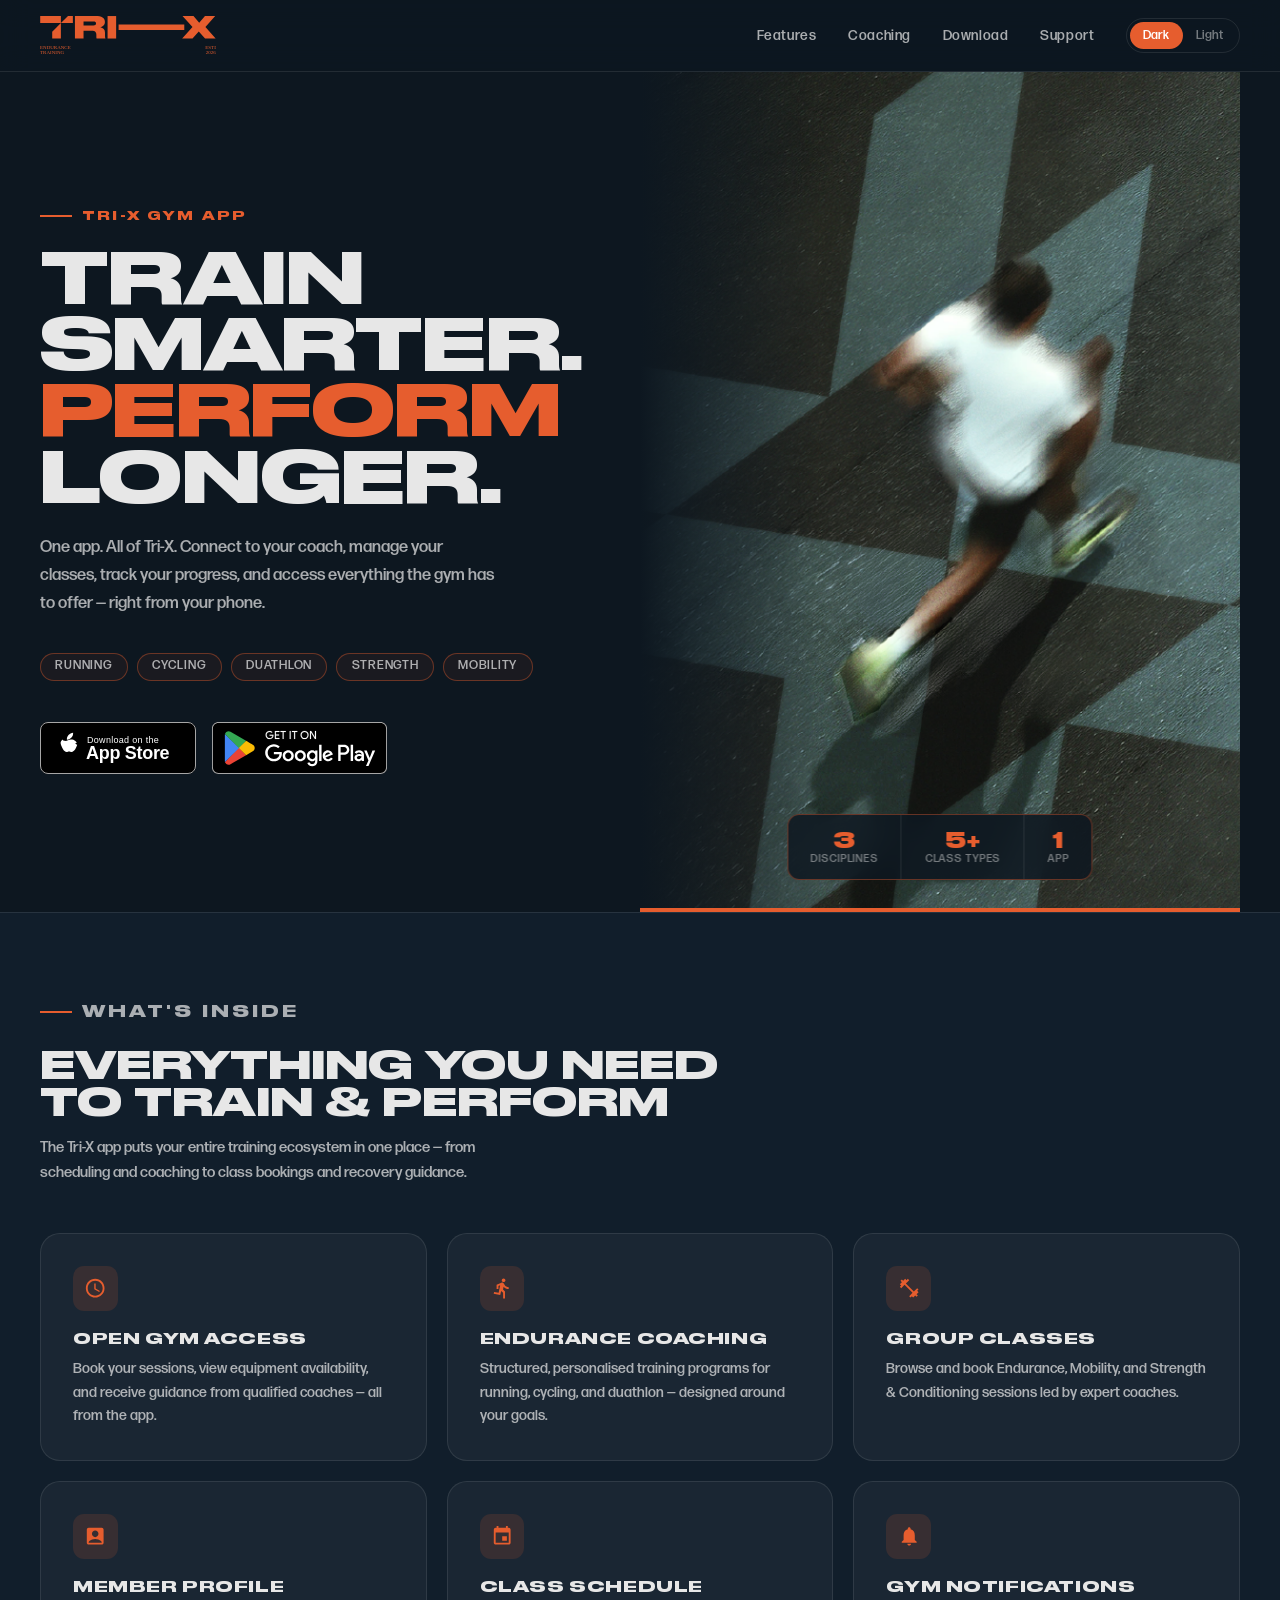
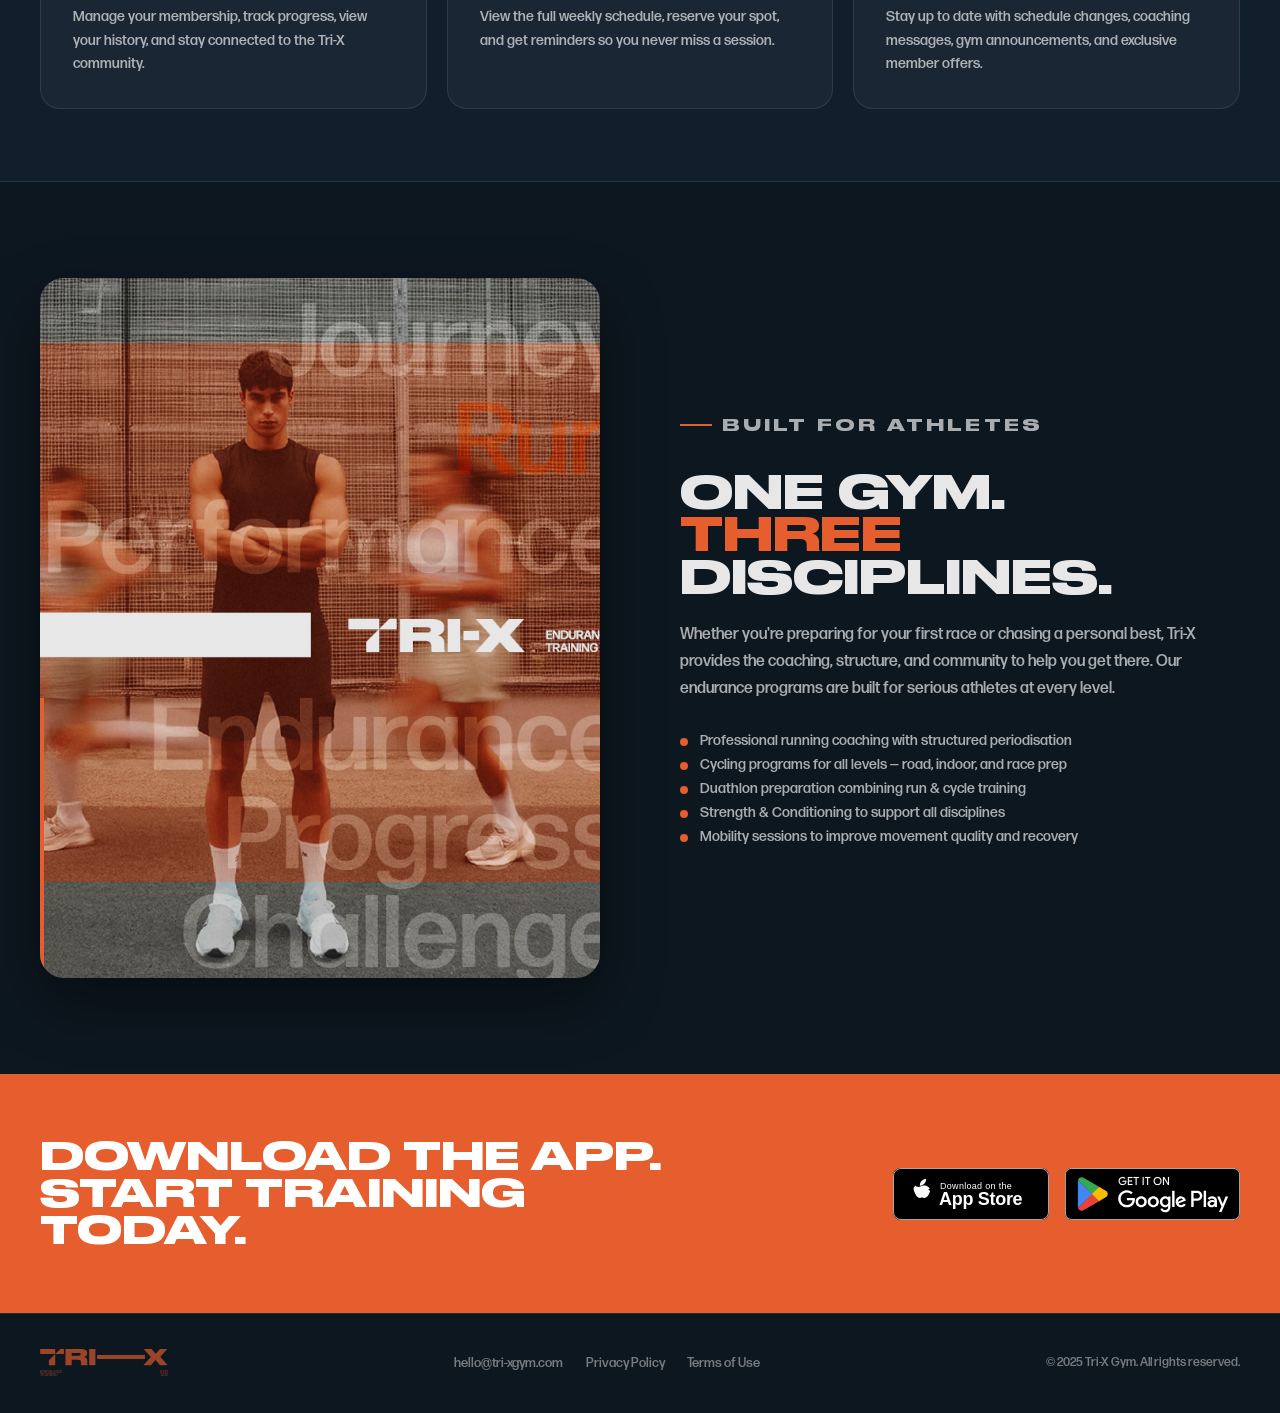
==== commit 15f1cae2: "Fix Google Play badge in hero section" ====
--- a/index.html
+++ b/index.html
@@ -68,20 +68,7 @@
           </a>
 
           <a class="store-badge-link" href="https://play.google.com/store" target="_blank" rel="noreferrer" aria-label="Get it on Google Play">
-            <svg class="store-badge-svg" viewBox="0 0 168 52" xmlns="http://www.w3.org/2000/svg" role="img" aria-label="Get it on Google Play">
-              <rect width="168" height="52" rx="8" fill="#000"/>
-              <rect x=".5" y=".5" width="167" height="51" rx="7.5" fill="none" stroke="#A6A6A6" stroke-width="1"/>
-              <!-- Play triangle (official multicolor) -->
-              <path d="M20 13.5l17.5 9.5-4.2 2.3L20 13.5z" fill="#EA4335"/>
-              <path d="M14 11l6 2.5v25L14 41C12.7 40.3 12 39 12 37.5v-27C12 9 12.7 8 14 11z" fill="#4285F4"/>
-              <path d="M37.5 23l4.5 2.4-4.5 2.6L20 38.5l13.3-15.5 4.2 0z" fill="#FBBC04"/>
-              <path d="M20 38.5l13.3-8.1 4.2 2.3-17.5 9.5V38.5z" fill="#34A853"/>
-              <path d="M20 13.5v25l13.3-8.1L20 13.5z" fill="#fff" opacity=".08"/>
-              <!-- "GET IT ON" -->
-              <text x="51" y="21" font-family="-apple-system,'Helvetica Neue',sans-serif" font-size="9" fill="#fff" letter-spacing=".5">GET IT ON</text>
-              <!-- "Google Play" -->
-              <text x="50" y="37" font-family="-apple-system,'Helvetica Neue',sans-serif" font-size="18" font-weight="500" fill="#fff" letter-spacing="-.2">Google Play</text>
-            </svg>
+            <img class="store-badge-svg" src="assets/images/badge-google-play.svg" alt="Get it on Google Play" />
           </a>
         </div>
       </div>
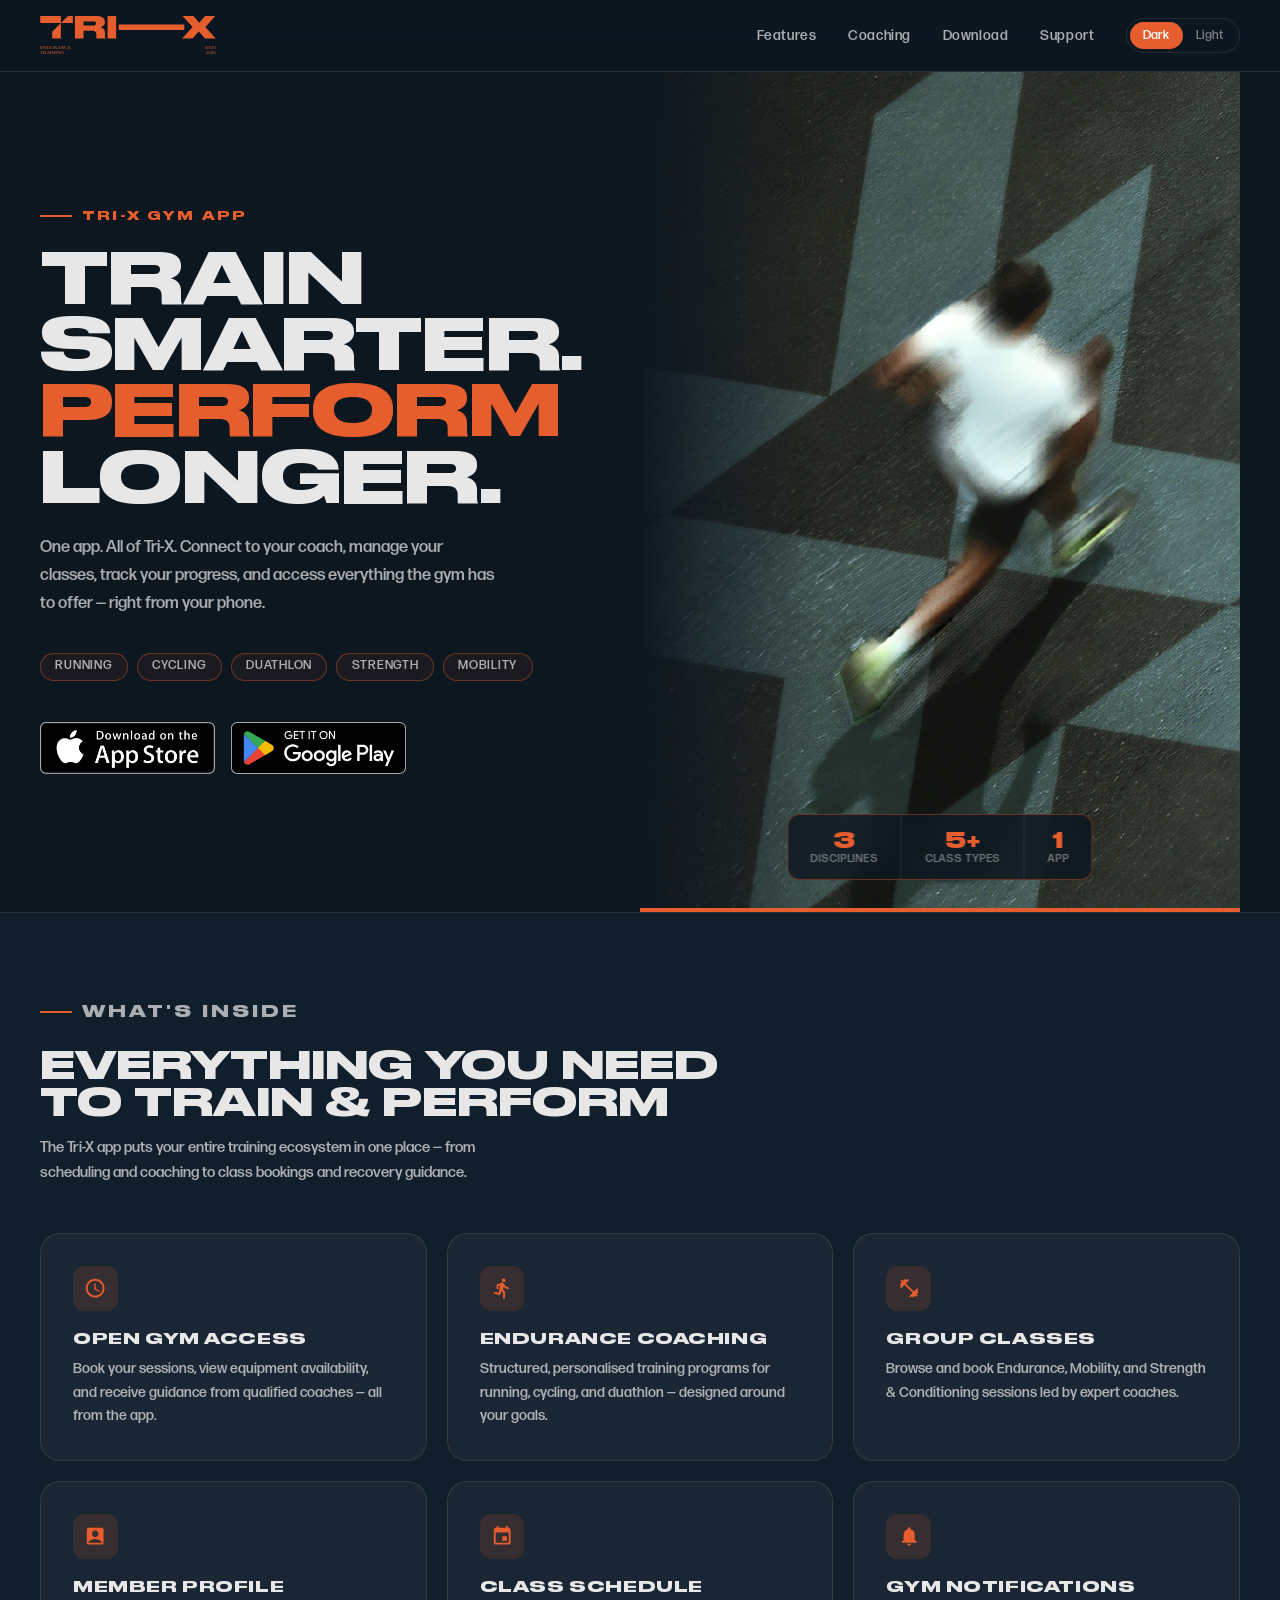
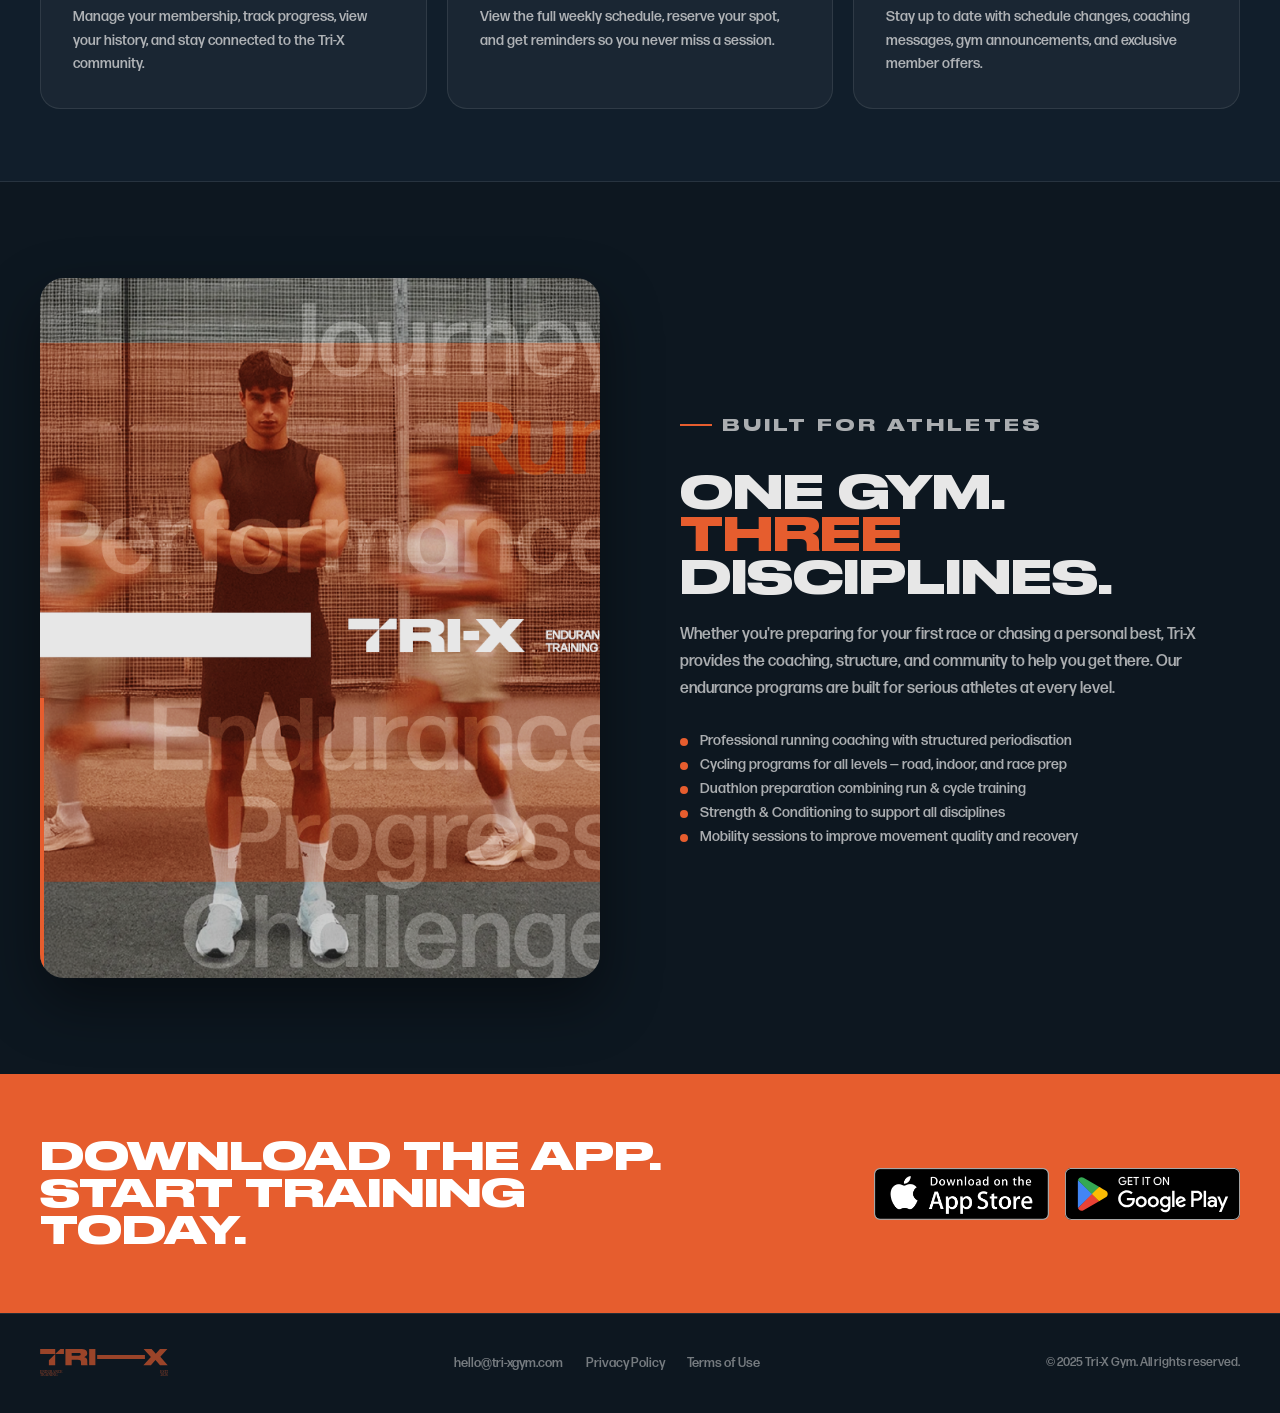
==== commit a272ffed: "Replace Apple inline SVG with official App Store badge" ====
--- a/index.html
+++ b/index.html
@@ -55,16 +55,7 @@
 
         <div class="store-row" id="download">
           <a class="store-badge-link" href="https://apps.apple.com/" target="_blank" rel="noreferrer" aria-label="Download on the App Store">
-            <svg class="store-badge-svg" viewBox="0 0 156 52" xmlns="http://www.w3.org/2000/svg" role="img" aria-label="Download on the App Store">
-              <rect width="156" height="52" rx="8" fill="#000"/>
-              <rect x=".5" y=".5" width="155" height="51" rx="7.5" fill="none" stroke="#A6A6A6" stroke-width="1"/>
-              <!-- Apple logo -->
-              <path d="M33.6 26.1c0-3.8 3.1-5.6 3.2-5.7-1.7-2.5-4.4-2.9-5.4-2.9-2.3-.2-4.5 1.4-5.6 1.4-1.2 0-3-.1-3-1.4 0 0 0 0 0-.1-1.3.7-2.2 2-2.2 3.4 0 .6.1 1.1.3 1.7.7 2.2 2.8 7.5 5.9 7.4.7 0 1.2-.5 2.3-.5 1.1 0 1.5.5 2.4.5 3.1 0 5-4.9 5.7-7.1-.1 0-3.6-1.4-3.6-5.7zm-2.1-10.5c1.1-1.3 1.8-3.1 1.6-4.9-1.6.1-3.5 1.1-4.6 2.4-.9 1.1-1.8 2.9-1.6 4.6 1.8.1 3.5-.9 4.6-2.1z" fill="#fff"/>
-              <!-- "Download on the" -->
-              <text x="47" y="21" font-family="-apple-system,'Helvetica Neue',sans-serif" font-size="9" fill="#fff" letter-spacing=".3">Download on the</text>
-              <!-- "App Store" -->
-              <text x="46" y="37" font-family="-apple-system,'Helvetica Neue',sans-serif" font-size="18" font-weight="600" fill="#fff" letter-spacing="-.3">App Store</text>
-            </svg>
+            <img class="store-badge-svg" src="assets/images/badge-app-store.webp" alt="Download on the App Store" />
           </a>
 
           <a class="store-badge-link" href="https://play.google.com/store" target="_blank" rel="noreferrer" aria-label="Get it on Google Play">
@@ -185,13 +176,7 @@
         <h2>Download the App.<br />Start Training Today.</h2>
         <div class="cta-store-row">
           <a class="store-badge-link" href="https://apps.apple.com/" target="_blank" rel="noreferrer" aria-label="Download on the App Store">
-            <svg class="store-badge-svg" viewBox="0 0 156 52" xmlns="http://www.w3.org/2000/svg">
-              <rect width="156" height="52" rx="8" fill="#000"/>
-              <rect x=".5" y=".5" width="155" height="51" rx="7.5" fill="none" stroke="#A6A6A6" stroke-width="1"/>
-              <path d="M33.6 26.1c0-3.8 3.1-5.6 3.2-5.7-1.7-2.5-4.4-2.9-5.4-2.9-2.3-.2-4.5 1.4-5.6 1.4-1.2 0-3-.1-3-1.4 0 0 0 0 0-.1-1.3.7-2.2 2-2.2 3.4 0 .6.1 1.1.3 1.7.7 2.2 2.8 7.5 5.9 7.4.7 0 1.2-.5 2.3-.5 1.1 0 1.5.5 2.4.5 3.1 0 5-4.9 5.7-7.1-.1 0-3.6-1.4-3.6-5.7zm-2.1-10.5c1.1-1.3 1.8-3.1 1.6-4.9-1.6.1-3.5 1.1-4.6 2.4-.9 1.1-1.8 2.9-1.6 4.6 1.8.1 3.5-.9 4.6-2.1z" fill="#fff"/>
-              <text x="47" y="21" font-family="-apple-system,'Helvetica Neue',sans-serif" font-size="9" fill="#fff" letter-spacing=".3">Download on the</text>
-              <text x="46" y="37" font-family="-apple-system,'Helvetica Neue',sans-serif" font-size="18" font-weight="600" fill="#fff" letter-spacing="-.3">App Store</text>
-            </svg>
+            <img class="store-badge-svg" src="assets/images/badge-app-store.webp" alt="Download on the App Store" />
           </a>
           <a class="store-badge-link" href="https://play.google.com/store" target="_blank" rel="noreferrer" aria-label="Get it on Google Play">
             <img class="store-badge-svg" src="assets/images/badge-google-play.svg" alt="Get it on Google Play" />
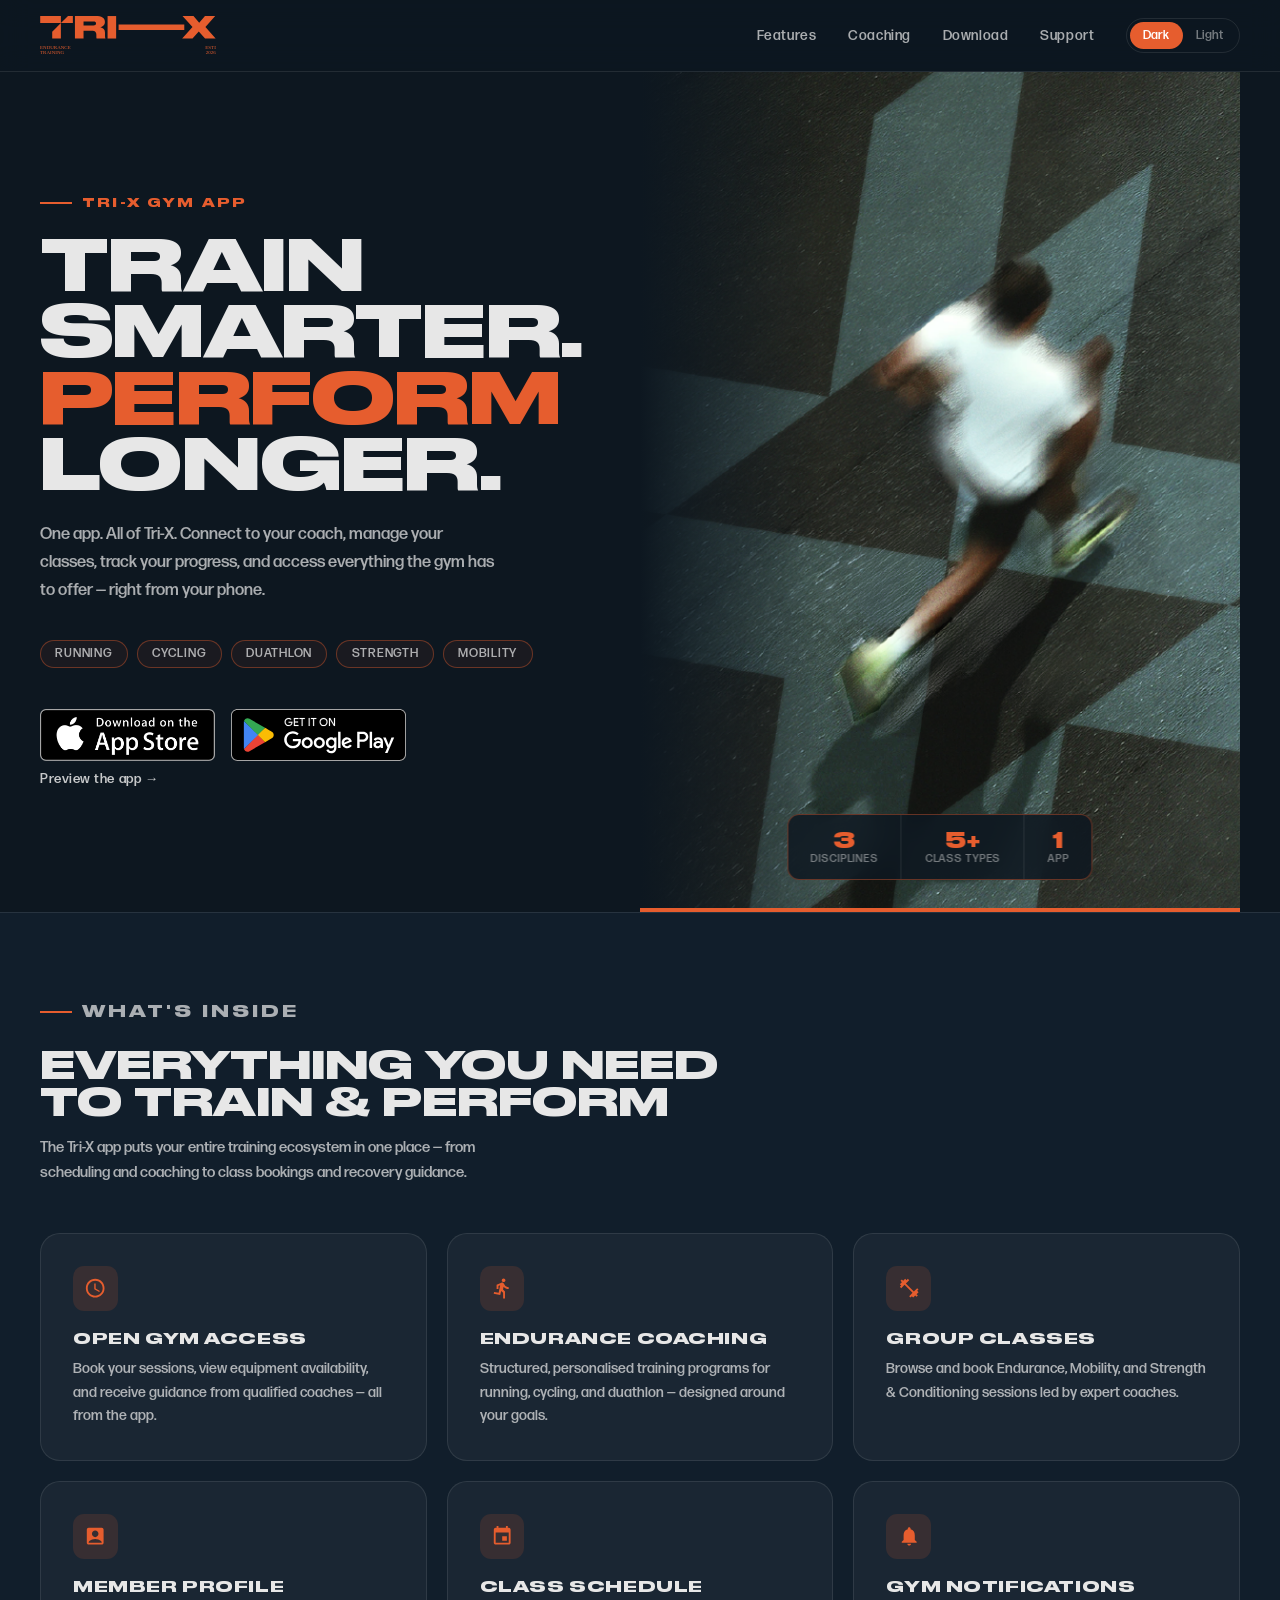
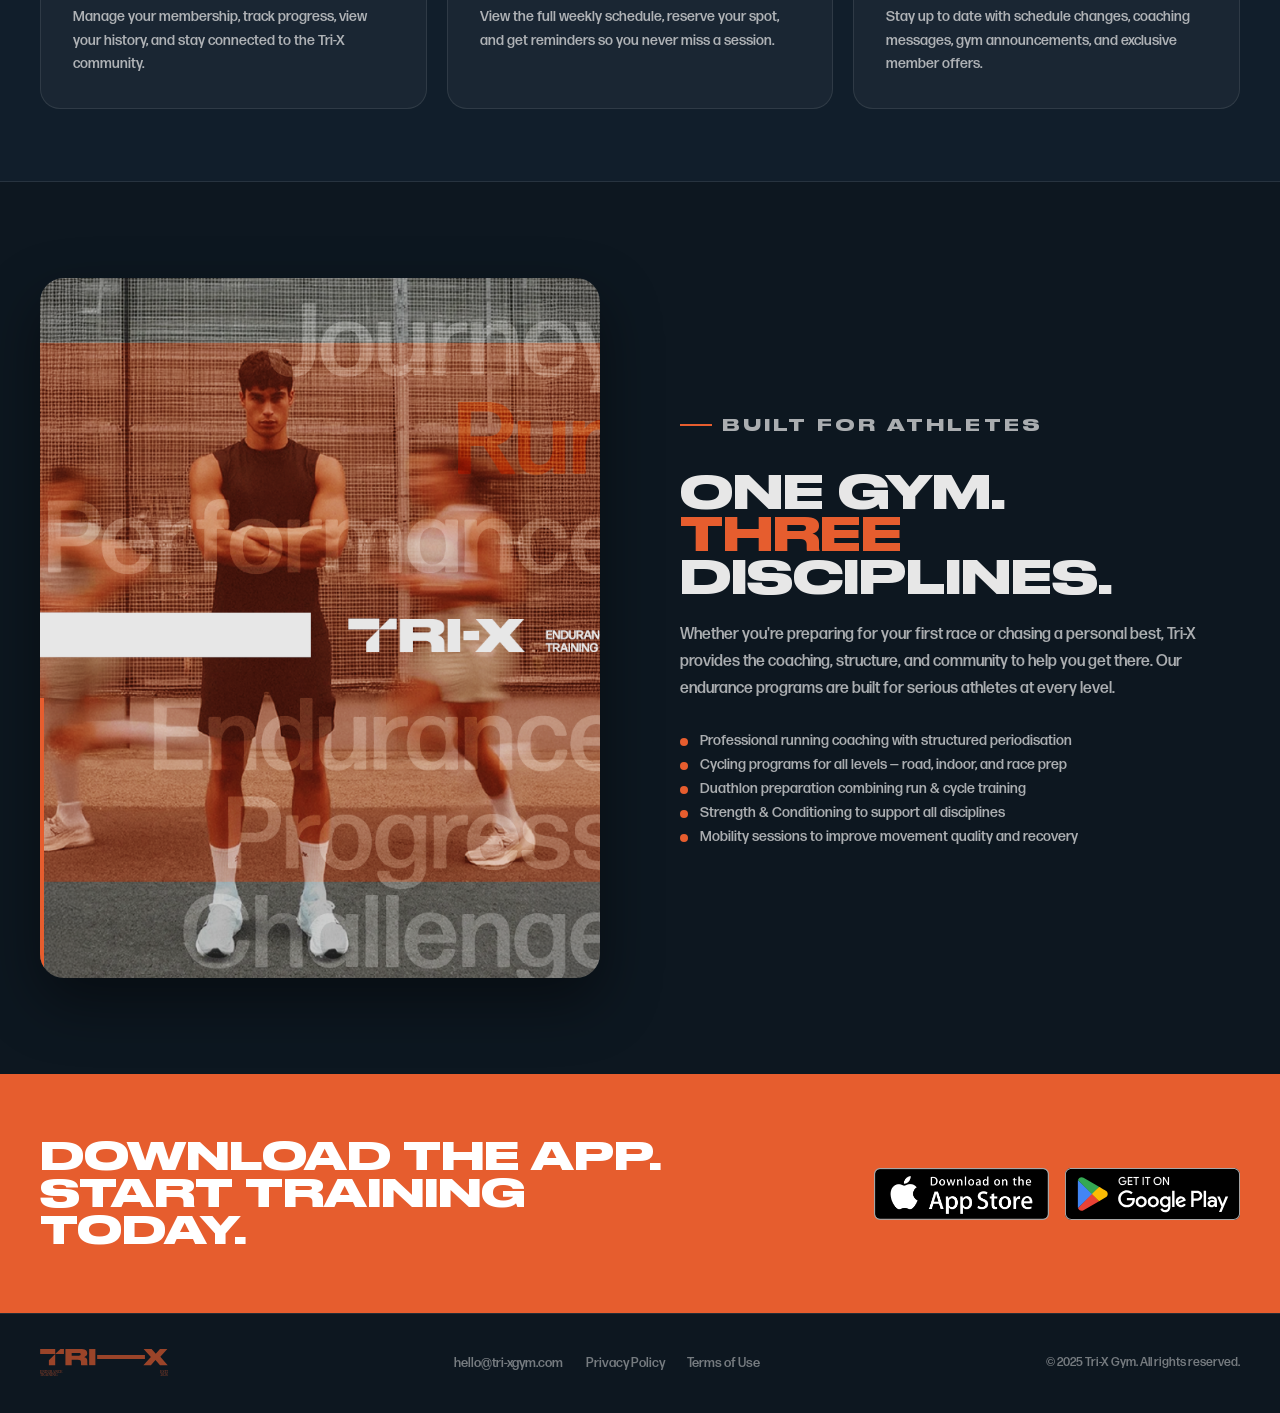
==== commit 7586b812: "Add Preview the app link to hero, pointing to /app.html Co-Authored-By: Claude Sonnet 4.6 <noreply@a" ====
--- a/index.html
+++ b/index.html
@@ -62,6 +62,7 @@
             <img class="store-badge-svg" src="assets/images/badge-google-play.svg" alt="Get it on Google Play" />
           </a>
         </div>
+        <a class="demo-link" href="/app.html" target="_blank" rel="noreferrer">Preview the app →</a>
       </div>
 
       <div class="hero-image">
--- a/styles.css
+++ b/styles.css
@@ -246,6 +246,20 @@
   opacity: .88;
 }
 
+.demo-link {
+  display: inline-block;
+  margin-top: .75rem;
+  font-family: var(--font-body);
+  font-size: .85rem;
+  font-weight: 500;
+  color: var(--accent);
+  text-decoration: none;
+  letter-spacing: .04em;
+  opacity: .85;
+  transition: opacity 180ms;
+}
+.demo-link:hover { opacity: 1; }
+
 .store-badge-svg {
   display: block;
   height: 52px;
